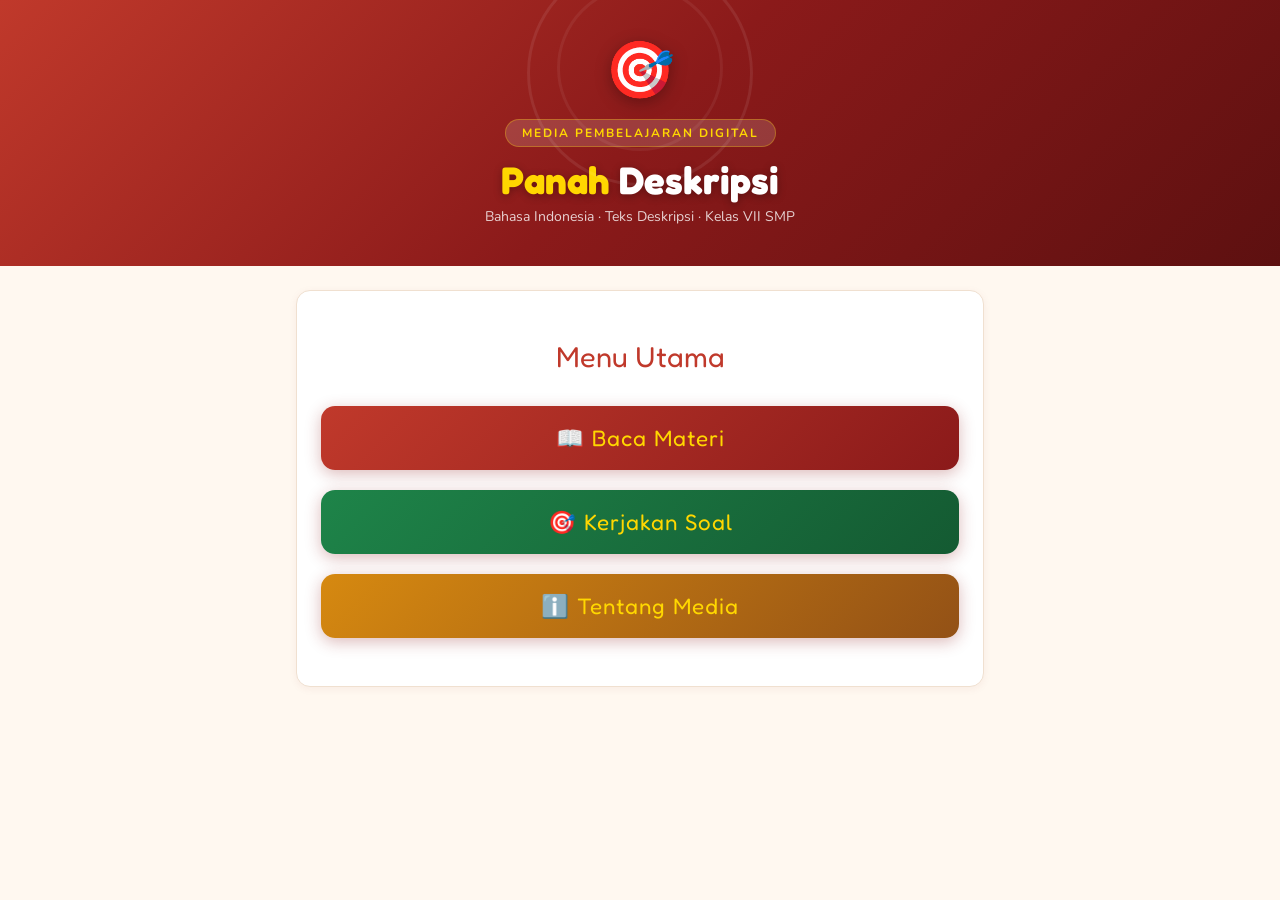
==== index.html @ 94cbaf52 "Project" ====
<!DOCTYPE html>
<html lang="id">

<head>
    <meta charset="UTF-8">
    <meta name="viewport" content="width=device-width, initial-scale=1.0">
    <title>Panah Deskripsi - Media Pembelajaran Teks Deskripsi</title>
    <link rel="preconnect" href="https://fonts.googleapis.com">
    <link
        href="https://fonts.googleapis.com/css2?family=Nunito:wght@400;600;700;800;900&family=Fredoka+One&display=swap"
        rel="stylesheet">
    <link rel="stylesheet" href="style.css">
</head>

<body>

    <div class="header">
                <span class="target-icon">🎯</span>
                <div class="header-badge">Media Pembelajaran Digital</div>
                <h1><span>Panah</span> Deskripsi</h1>
                <p>Bahasa Indonesia &middot; Teks Deskripsi &middot; Kelas VII SMP</p>
            </div>

            <div class="container">

                <!-- HALAMAN UTAMA (MENU) -->
                <div id="page-home" class="page active">
                    <div class="section-card" style="text-align:center; padding: 3rem 1.5rem;">
                        <div class="section-title"
                            style="justify-content:center; font-size:1.8rem; margin-bottom: 2rem;">Menu Utama</div>
                        <button class="start-btn" style="margin-bottom: 1rem;" onclick="showPage('materi')">📖 Baca
                            Materi</button>
                        <button class="start-btn"
                            style="margin-bottom: 1rem; background: linear-gradient(135deg, #1E8449, #145A32);"
                            onclick="showPage('kuis')">🎯 Kerjakan Soal</button>
                        <button class="start-btn" style="background: linear-gradient(135deg, #D68910, #935116);"
                            onclick="showPage('info')">ℹ️ Tentang Media</button>
                    </div>
                </div>

                <!-- HALAMAN MATERI -->
                <div id="page-materi" class="page">

                    <div class="section-card">
                        <div class="section-title">📘 Pengertian Teks Deskripsi</div>
                        <div class="materi-body">
                            <p>Teks deskripsi adalah <strong>teks yang menggambarkan suatu objek secara rinci</strong>
                                sehingga
                                pembaca seolah-olah dapat <em>melihat, mendengar, atau merasakan</em> objek tersebut.
                            </p>
                            <div class="highlight-box">
                                💡 Tujuan: Membuat pembaca seakan hadir dan merasakan langsung objek yang
                                dideskripsikan.
                            </div>
                        </div>
                    </div>

                    <div class="section-card">
                        <div class="section-title">✅ Ciri-ciri Teks Deskripsi</div>
                        <div class="materi-body">
                            <ul>
                                <li>Menggambarkan objek secara <strong>rinci dan mendalam</strong></li>
                                <li>Banyak menggunakan <strong>kata sifat</strong> (indah, bersih, harum, dll.)</li>
                                <li>Menggunakan <strong>kata panca indera</strong> (terasa, terlihat, tercium,
                                    terdengar, dll.)
                                </li>
                                <li>Membuat pembaca <strong>seolah-olah merasakan</strong> objek secara langsung</li>
                                <li>Objek yang dideskripsikan bisa berupa orang, tempat, benda, atau hewan</li>
                            </ul>
                        </div>
                    </div>

                    <div class="section-card">
                        <div class="section-title">🏗️ Struktur Teks Deskripsi</div>
                        <div class="struct-grid">
                            <div class="struct-item">
                                <span class="struct-num">1</span>
                                <span class="struct-label">Identifikasi</span>
                                <p class="struct-desc">Pengenalan objek yang akan dideskripsikan</p>
                            </div>
                            <div class="struct-item">
                                <span class="struct-num">2</span>
                                <span class="struct-label">Deskripsi Bagian</span>
                                <p class="struct-desc">Penjelasan rinci tentang bagian-bagian objek</p>
                            </div>
                            <div class="struct-item">
                                <span class="struct-num">3</span>
                                <span class="struct-label">Penutup / Kesan</span>
                                <p class="struct-desc">Kesimpulan atau kesan terhadap objek</p>
                            </div>
                        </div>
                    </div>

                    <div class="section-card">
                        <div class="section-title">📄 Contoh Teks Deskripsi</div>
                        <div class="materi-body">
                            <p><strong>Ruang Kelasku</strong></p>
                            <div class="highlight-box" style="font-style:normal; color:#3D2010;">
                                Ruang kelas kami terlihat bersih dan rapi. Dindingnya berwarna putih cerah. Meja dan
                                kursi
                                tersusun teratur. Suasana kelas terasa nyaman untuk belajar.
                            </div>
                            <p>Perhatikan: teks di atas menggunakan kata sifat (<em>bersih, rapi, putih cerah, teratur,
                                    nyaman</em>) dan memberi gambaran jelas tentang kelas tersebut.</p>
                        </div>
                    </div>

                    <button class="start-btn" onclick="showPage('home')">🔙 Kembali ke Menu Utama</button>
                </div>

                <!-- HALAMAN KUIS -->
                <div id="page-kuis" class="page">

                    <div id="quiz-start">
                        <div class="section-card" style="text-align:center; padding: 2.5rem 1.5rem;">
                            <div style="font-size:64px; margin-bottom:14px;">🎯</div>
                            <div class="section-title" style="justify-content:center; font-size:1.5rem;">Siap Memanah?
                            </div>
                            <div class="materi-body" style="margin-bottom:1.5rem; text-align:left;">
                                <p>Kamu akan menjawab <strong>10 soal</strong> tentang Teks Deskripsi.</p>
                                <p>Setiap soal punya waktu <strong>20 detik</strong>. Jawab dengan tepat untuk mendapat
                                    poin!
                                </p>
                                <div class="highlight-box" style="margin-top:16px;">
                                    🏆 Poin: Benar = +10 &nbsp;|&nbsp; Salah = +0 &nbsp;|&nbsp; Target: 100 poin!
                                </div>
                            </div>
                            <button class="start-btn" style="margin-top:0; margin-bottom: 10px;"
                                onclick="startQuiz()">🎯 Mulai Kuis!</button>
                            <button class="start-btn"
                                style="margin-top:0; background: linear-gradient(135deg, #8B1A1A, #5D1010);"
                                onclick="showPage('home')">🔙 Kembali</button>
                        </div>
                    </div>

                    <div id="quiz-play" style="display:none;">
                        <div class="quiz-header">
                            <div>
                                <div class="q-progress">Soal</div>
                                <div class="q-num" id="q-counter">1 / 10</div>
                                <div class="progress-bar">
                                    <div class="progress-fill" id="prog-fill" style="width:10%;"></div>
                                </div>
                            </div>
                            <div class="timer-ring" id="timer-ring">
                                <div class="timer-circle" id="timer-circle">
                                    <div class="timer-num" id="timer-display">20</div>
                                    <div class="timer-label">detik</div>
                                </div>
                            </div>
                            <div class="score-pill">
                                <div class="s-val" id="score-display">0</div>
                                <span class="s-lbl">Poin</span>
                            </div>
                        </div>

                        <div class="question-card">
                            <span class="q-tag" id="q-tag">Soal 1</span>
                            <div class="q-text" id="q-text"></div>
                            <div class="options-list" id="options-list"></div>
                            <div class="feedback-box" id="feedback-box"></div>
                            <button class="next-btn" id="next-btn" onclick="nextQuestion()">Lanjut ➤</button>
                        </div>
                    </div>

                    <div id="quiz-result" style="display:none;">
                        <div class="result-page">
                            <div class="target-result">
                                <div class="target-rings">
                                    <div class="ring r1"></div>
                                    <div class="ring r2"></div>
                                    <div class="ring r3"></div>
                                    <div class="ring r4"></div>
                                    <div class="ring r5"></div>
                                </div>
                                <div class="score-big" id="result-score-ring">0<br><span
                                        style="font-size:0.7rem;">poin</span>
                                </div>
                            </div>
                            <div class="result-title" id="result-title">Luar Biasa!</div>
                            <div class="result-sub" id="result-sub">Panahmu tepat ke tengah sasaran!</div>
                            <div class="stats-row">
                                <div class="stat-card">
                                    <div class="stat-val" id="res-benar">0</div>
                                    <div class="stat-lbl">✅ Benar</div>
                                </div>
                                <div class="stat-card">
                                    <div class="stat-val" id="res-salah">0</div>
                                    <div class="stat-lbl">❌ Salah</div>
                                </div>
                                <div class="stat-card">
                                    <div class="stat-val" id="res-skor">0</div>
                                    <div class="stat-lbl">🏆 Skor</div>
                                </div>
                            </div>
                            <div class="predikat-box">
                                Predikat kamu: <span class="predikat" id="res-predikat">—</span>
                            </div>
                            <button class="retry-btn" onclick="resetQuiz()">🔄 Coba Lagi!</button>
                            <button class="retry-btn"
                                style="margin-top: 10px; background: linear-gradient(135deg, #8B1A1A, #5D1010);"
                                onclick="showPage('home')">🔙 Menu Utama</button>
                        </div>
                    </div>
                </div>

                <!-- HALAMAN INFO -->
                <div id="page-info" class="page">
                    <div class="section-card">
                        <div class="section-title">🎯 Tentang Media Ini</div>
                        <div class="materi-body">
                            <p><strong>Nama Media:</strong> Panah Deskripsi</p>
                            <p><strong>Jenis:</strong> Media Pembelajaran Interaktif Digital</p>
                            <p><strong>Mata Pelajaran:</strong> Bahasa Indonesia</p>
                            <p><strong>Jenjang:</strong> SMP Kelas 7–9</p>
                            <p><strong>Materi:</strong> Teks Deskripsi</p>
                        </div>
                    </div>
                    <div class="section-card">
                        <div class="section-title">🎓 Tujuan Pembelajaran</div>
                        <div class="materi-body">
                            <ol>
                                <li>Memahami pengertian teks deskripsi</li>
                                <li>Mengidentifikasi ciri-ciri teks deskripsi</li>
                                <li>Menentukan struktur teks deskripsi</li>
                                <li>Menyusun teks deskripsi sederhana dengan tepat</li>
                                <li>Menyampaikan hasil deskripsi secara lisan maupun tulisan</li>
                            </ol>
                        </div>
                    </div>
                    <div class="section-card">
                        <div class="section-title">👤 Identitas Pembuat</div>
                        <div class="materi-body">
                            <p><strong>Nama:</strong> Ferrosita Fina Imatin</p>
                            <p><strong>Kelas:</strong> 4D</p>
                            <p><strong>NIM:</strong> 240621100139</p>
                        </div>
                    </div>
                    <button class="start-btn" onclick="showPage('home')">🔙 Kembali ke Menu Utama</button>
                </div>

            </div><!-- end .container -->

    <script src="script.js"></script>
</body>
</html>
---- style.css ----
* {
            box-sizing: border-box;
            margin: 0;
            padding: 0;
        }

        body {
            font-family: 'Nunito', sans-serif;
            background: #FFF8F0;
            min-height: 100vh;
            color: #2C1A0E;
        }

        .header {
            background: linear-gradient(135deg, #C0392B 0%, #8B1A1A 50%, #5D1010 100%);
            padding: 2rem 1rem 2.5rem;
            text-align: center;
            position: relative;
            overflow: hidden;
        }

        .header::before {
            content: '';
            position: absolute;
            top: -40px;
            left: 50%;
            transform: translateX(-50%);
            width: 220px;
            height: 220px;
            border: 3px solid rgba(255, 255, 255, 0.08);
            border-radius: 50%;
        }

        .header::after {
            content: '';
            position: absolute;
            top: -15px;
            left: 50%;
            transform: translateX(-50%);
            width: 160px;
            height: 160px;
            border: 3px solid rgba(255, 255, 255, 0.06);
            border-radius: 50%;
        }

        .header-badge {
            display: inline-block;
            background: rgba(255, 255, 255, 0.15);
            color: #FFD700;
            font-size: 12px;
            font-weight: 700;
            letter-spacing: 2px;
            text-transform: uppercase;
            padding: 5px 16px;
            border-radius: 20px;
            border: 1px solid rgba(255, 215, 0, 0.3);
            margin-bottom: 12px;
        }

        .target-icon {
            font-size: 56px;
            margin-bottom: 10px;
            display: block;
            filter: drop-shadow(0 4px 8px rgba(0, 0, 0, 0.3));
        }

        .header h1 {
            font-family: 'Fredoka One', sans-serif;
            font-size: 2.4rem;
            color: #fff;
            line-height: 1.1;
            margin-bottom: 6px;
            text-shadow: 0 2px 8px rgba(0, 0, 0, 0.3);
        }

        .header h1 span {
            color: #FFD700;
        }

        .header p {
            font-size: 14px;
            color: rgba(255, 255, 255, 0.8);
            margin-top: 6px;
        }

        .nav {
            display: flex;
            background: #8B1A1A;
            border-bottom: 3px solid #FFD700;
            position: sticky;
            top: 0;
            z-index: 100;
        }

        .nav-btn {
            flex: 1;
            padding: 14px 8px;
            background: none;
            border: none;
            color: rgba(255, 255, 255, 0.65);
            font-family: 'Nunito', sans-serif;
            font-size: 14px;
            font-weight: 700;
            cursor: pointer;
            transition: all 0.2s;
            border-bottom: 3px solid transparent;
            margin-bottom: -3px;
        }

        .nav-btn.active {
            color: #FFD700;
            border-bottom-color: #FFD700;
            background: rgba(255, 215, 0, 0.08);
        }

        .nav-btn:hover:not(.active) {
            color: #fff;
            background: rgba(255, 255, 255, 0.05);
        }

        .container {
            max-width: 720px;
            margin: 0 auto;
            padding: 0 1rem;
        }

        .page {
            display: none;
            padding: 1.5rem 0 3rem;
        }

        .page.active {
            display: block;
        }

        .section-card {
            background: #fff;
            border-radius: 14px;
            padding: 1.5rem;
            margin-bottom: 1.25rem;
            border: 1.5px solid #F0E0D0;
            box-shadow: 0 2px 8px rgba(139, 26, 26, 0.06);
        }

        .section-title {
            font-family: 'Fredoka One', sans-serif;
            font-size: 1.2rem;
            color: #C0392B;
            margin-bottom: 0.9rem;
            display: flex;
            align-items: center;
            gap: 8px;
        }

        .materi-body {
            font-size: 15px;
            line-height: 1.8;
            color: #3D2010;
        }

        .materi-body strong {
            color: #8B1A1A;
        }

        .materi-body ul {
            padding-left: 1.5rem;
            margin: 10px 0;
        }

        .materi-body ul li {
            margin-bottom: 6px;
        }

        .materi-body ol {
            padding-left: 1.5rem;
            margin: 10px 0;
        }

        .materi-body ol li {
            margin-bottom: 6px;
        }

        .materi-body p {
            margin-bottom: 8px;
        }

        .highlight-box {
            background: #FFF3CD;
            border-left: 4px solid #FFD700;
            border-radius: 0 10px 10px 0;
            padding: 12px 16px;
            margin: 14px 0;
            font-size: 14px;
            color: #5A3E00;
            font-style: italic;
        }

        .struct-grid {
            display: grid;
            grid-template-columns: repeat(3, 1fr);
            gap: 10px;
            margin-top: 12px;
        }

        .struct-item {
            background: #FFF0EE;
            border: 1.5px solid #F5C0B0;
            border-radius: 12px;
            padding: 12px 10px;
            text-align: center;
        }

        .struct-num {
            font-family: 'Fredoka One', sans-serif;
            font-size: 1.6rem;
            color: #C0392B;
            display: block;
        }

        .struct-label {
            font-weight: 800;
            color: #8B1A1A;
            display: block;
            font-size: 12px;
            margin-top: 4px;
        }

        .struct-desc {
            color: #6B3020;
            font-size: 11px;
            margin-top: 6px;
            line-height: 1.4;
        }

        .start-btn {
            display: block;
            width: 100%;
            padding: 18px;
            background: linear-gradient(135deg, #C0392B, #8B1A1A);
            color: #FFD700;
            font-family: 'Fredoka One', sans-serif;
            font-size: 1.4rem;
            border: none;
            border-radius: 14px;
            cursor: pointer;
            text-align: center;
            margin-top: 1.25rem;
            letter-spacing: 1px;
            box-shadow: 0 4px 16px rgba(139, 26, 26, 0.3);
            transition: transform 0.15s, box-shadow 0.15s;
        }

        .start-btn:hover {
            transform: translateY(-2px);
            box-shadow: 0 6px 20px rgba(139, 26, 26, 0.4);
        }

        .start-btn:active {
            transform: translateY(0);
        }

        /* QUIZ */
        .quiz-header {
            background: linear-gradient(135deg, #8B1A1A, #5D1010);
            border-radius: 14px;
            padding: 1.25rem;
            color: #fff;
            margin-bottom: 1.25rem;
            display: flex;
            justify-content: space-between;
            align-items: center;
        }

        .q-progress {
            font-size: 13px;
            color: rgba(255, 255, 255, 0.75);
        }

        .q-num {
            font-family: 'Fredoka One', sans-serif;
            font-size: 1.8rem;
            color: #FFD700;
            line-height: 1;
        }

        .timer-ring {
            display: flex;
            flex-direction: column;
            align-items: center;
        }

        .timer-circle {
            width: 62px;
            height: 62px;
            border-radius: 50%;
            border: 3px solid rgba(255, 255, 255, 0.2);
            border-top-color: #FFD700;
            display: flex;
            align-items: center;
            justify-content: center;
            flex-direction: column;
        }

        .timer-num {
            font-family: 'Fredoka One', sans-serif;
            font-size: 1.3rem;
            color: #FFD700;
            line-height: 1;
        }

        .timer-label {
            font-size: 10px;
            color: rgba(255, 255, 255, 0.6);
        }

        .score-pill {
            background: rgba(255, 215, 0, 0.15);
            border: 1.5px solid rgba(255, 215, 0, 0.4);
            border-radius: 20px;
            padding: 6px 18px;
            text-align: center;
        }

        .score-pill .s-val {
            font-family: 'Fredoka One', sans-serif;
            font-size: 1.5rem;
            color: #FFD700;
        }

        .score-pill .s-lbl {
            font-size: 10px;
            color: rgba(255, 255, 255, 0.6);
            display: block;
        }

        .progress-bar {
            background: rgba(255, 255, 255, 0.15);
            border-radius: 10px;
            height: 7px;
            margin-top: 12px;
            overflow: hidden;
            width: 150px;
        }

        .progress-fill {
            height: 100%;
            background: #FFD700;
            border-radius: 10px;
            transition: width 0.4s ease;
        }

        .question-card {
            background: #fff;
            border-radius: 14px;
            padding: 1.5rem;
            margin-bottom: 1.25rem;
            border: 1.5px solid #F0E0D0;
            box-shadow: 0 2px 12px rgba(139, 26, 26, 0.08);
        }

        .q-tag {
            display: inline-block;
            background: #FFF0EE;
            color: #C0392B;
            font-size: 12px;
            font-weight: 800;
            padding: 4px 12px;
            border-radius: 20px;
            border: 1px solid #F5C0B0;
            margin-bottom: 12px;
        }

        .q-text {
            font-size: 16px;
            font-weight: 700;
            color: #2C1A0E;
            line-height: 1.6;
            margin-bottom: 1.25rem;
        }

        .options-list {
            display: flex;
            flex-direction: column;
            gap: 10px;
        }

        .option-btn {
            display: flex;
            align-items: center;
            gap: 12px;
            padding: 14px 16px;
            background: #FFF8F5;
            border: 2px solid #EDD5C5;
            border-radius: 12px;
            cursor: pointer;
            font-family: 'Nunito', sans-serif;
            font-size: 14px;
            font-weight: 600;
            color: #3D2010;
            text-align: left;
            transition: all 0.15s;
            width: 100%;
        }

        .option-btn:hover:not(:disabled) {
            border-color: #C0392B;
            background: #FFF0EE;
            transform: translateX(4px);
        }

        .option-letter {
            min-width: 32px;
            height: 32px;
            border-radius: 50%;
            background: #EDD5C5;
            color: #8B1A1A;
            font-weight: 800;
            font-size: 14px;
            display: flex;
            align-items: center;
            justify-content: center;
            flex-shrink: 0;
        }

        .option-btn.correct {
            background: #E8F5E9;
            border-color: #2E7D32;
            color: #1B5E20;
        }

        .option-btn.correct .option-letter {
            background: #2E7D32;
            color: #fff;
        }

        .option-btn.wrong {
            background: #FFEBEE;
            border-color: #C62828;
            color: #B71C1C;
        }

        .option-btn.wrong .option-letter {
            background: #C62828;
            color: #fff;
        }

        .option-btn.dimmed {
            opacity: 0.4;
        }

        .option-btn:disabled {
            cursor: not-allowed;
        }

        .feedback-box {
            border-radius: 12px;
            padding: 14px 16px;
            margin-top: 12px;
            font-size: 14px;
            font-weight: 600;
            display: none;
            line-height: 1.5;
        }

        .feedback-box.show {
            display: block;
        }

        .feedback-box.correct-fb {
            background: #E8F5E9;
            color: #1B5E20;
            border: 1.5px solid #A5D6A7;
        }

        .feedback-box.wrong-fb {
            background: #FFEBEE;
            color: #B71C1C;
            border: 1.5px solid #EF9A9A;
        }

        .next-btn {
            width: 100%;
            margin-top: 14px;
            padding: 14px;
            background: #C0392B;
            color: #fff;
            font-family: 'Fredoka One', sans-serif;
            font-size: 1.2rem;
            border: none;
            border-radius: 12px;
            cursor: pointer;
            transition: all 0.15s;
            display: none;
        }

        .next-btn.show {
            display: block;
        }

        .next-btn:hover {
            background: #8B1A1A;
        }

        /* RESULT */
        .result-page {
            text-align: center;
            padding: 2rem 1rem;
        }

        .target-result {
            width: 150px;
            height: 150px;
            margin: 0 auto 1.5rem;
            position: relative;
        }

        .target-rings {
            width: 150px;
            height: 150px;
            position: relative;
        }

        .ring {
            position: absolute;
            border-radius: 50%;
            top: 50%;
            left: 50%;
            transform: translate(-50%, -50%);
        }

        .r1 {
            width: 150px;
            height: 150px;
            background: #FFD700;
        }

        .r2 {
            width: 116px;
            height: 116px;
            background: #C0392B;
        }

        .r3 {
            width: 84px;
            height: 84px;
            background: #fff;
        }

        .r4 {
            width: 52px;
            height: 52px;
            background: #C0392B;
        }

        .r5 {
            width: 22px;
            height: 22px;
            background: #2C1A0E;
        }

        .score-big {
            position: absolute;
            top: 50%;
            left: 50%;
            transform: translate(-50%, -50%);
            font-family: 'Fredoka One', sans-serif;
            font-size: 1.4rem;
            color: #fff;
            text-shadow: 0 1px 4px rgba(0, 0, 0, 0.5);
            z-index: 2;
            line-height: 1.1;
            text-align: center;
        }

        .result-title {
            font-family: 'Fredoka One', sans-serif;
            font-size: 2rem;
            color: #C0392B;
            margin-bottom: 6px;
        }

        .result-sub {
            font-size: 15px;
            color: #6B3020;
            margin-bottom: 1.75rem;
        }

        .stats-row {
            display: grid;
            grid-template-columns: repeat(3, 1fr);
            gap: 10px;
            margin-bottom: 1.5rem;
        }

        .stat-card {
            background: #fff;
            border: 1.5px solid #F0E0D0;
            border-radius: 14px;
            padding: 14px 8px;
            text-align: center;
        }

        .stat-val {
            font-family: 'Fredoka One', sans-serif;
            font-size: 1.8rem;
            color: #C0392B;
        }

        .stat-lbl {
            font-size: 11px;
            color: #8B4020;
            font-weight: 700;
            text-transform: uppercase;
            letter-spacing: 0.5px;
            margin-top: 2px;
        }

        .predikat-box {
            background: linear-gradient(135deg, #FFF3CD, #FFECB3);
            border: 2px solid #FFD700;
            border-radius: 14px;
            padding: 1.25rem;
            margin-bottom: 1.25rem;
            font-weight: 700;
            font-size: 16px;
            color: #5A3E00;
        }

        .predikat-box .predikat {
            font-family: 'Fredoka One', sans-serif;
            font-size: 1.6rem;
            color: #8B1A1A;
            display: block;
            margin-top: 4px;
        }

        .retry-btn {
            display: block;
            width: 100%;
            padding: 16px;
            background: linear-gradient(135deg, #C0392B, #8B1A1A);
            color: #FFD700;
            font-family: 'Fredoka One', sans-serif;
            font-size: 1.3rem;
            border: none;
            border-radius: 14px;
            cursor: pointer;
            box-shadow: 0 4px 14px rgba(139, 26, 26, 0.3);
            transition: transform 0.15s;
        }

        .retry-btn:hover {
            transform: translateY(-2px);
        }

        .timer-urgent .timer-num {
            color: #FF6B6B !important;
        }

        .timer-urgent .timer-circle {
            border-top-color: #FF6B6B !important;
            animation: spin 0.8s linear infinite;
        }

        @keyframes spin {
            to {
                transform: rotate(360deg);
            }
        }

        @media (max-width: 480px) {
            .header h1 {
                font-size: 1.8rem;
            }

            .struct-grid {
                grid-template-columns: 1fr;
            }

            .progress-bar {
                width: 100px;
            }
        }
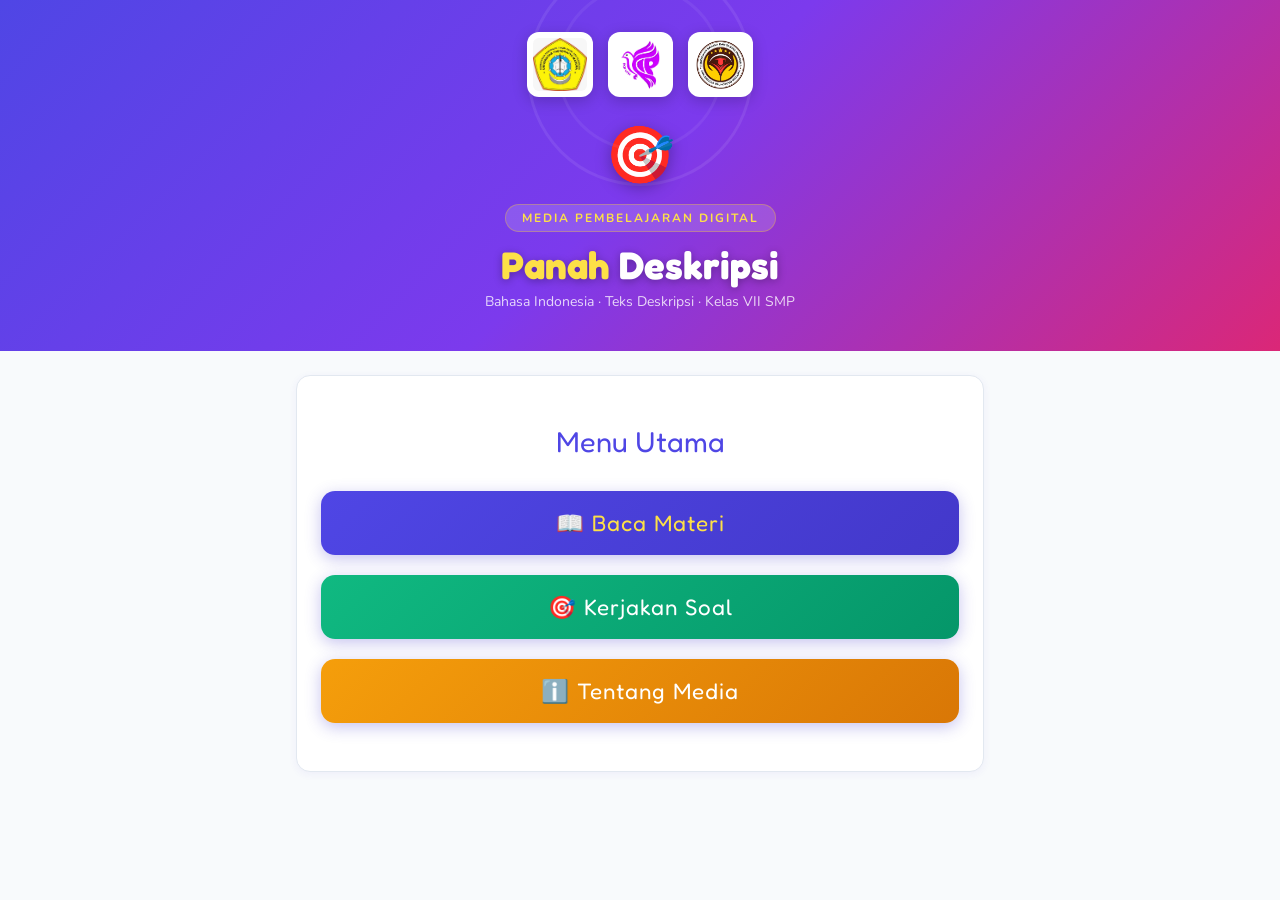
==== commit 8ac71118: "Project" ====
--- a/index.html
+++ b/index.html
@@ -15,11 +15,19 @@
 <body>
 
     <div class="header">
+        <div class="logos-container" style="display: flex; justify-content: center; gap: 15px; margin-bottom: 20px;">
+            <!-- Logo 1 -->
+            <img src="utm.jpeg" style="height: 65px; object-fit: contain; background: white; padding: 6px; border-radius: 12px; box-shadow: 0 4px 15px rgba(0,0,0,0.2);">
+            <!-- Logo 2 -->
+            <img src="fkip.png" style="height: 65px; object-fit: contain; background: white; padding: 6px; border-radius: 12px; box-shadow: 0 4px 15px rgba(0,0,0,0.2);">
+            <!-- Logo 3 -->
+            <img src="pbsi.png" style="height: 65px; object-fit: contain; background: white; padding: 6px; border-radius: 12px; box-shadow: 0 4px 15px rgba(0,0,0,0.2);">
+        </div>
                 <span class="target-icon">🎯</span>
                 <div class="header-badge">Media Pembelajaran Digital</div>
                 <h1><span>Panah</span> Deskripsi</h1>
                 <p>Bahasa Indonesia &middot; Teks Deskripsi &middot; Kelas VII SMP</p>
-            </div>
+            </div> 
 
             <div class="container">
 
@@ -31,9 +39,9 @@
                         <button class="start-btn" style="margin-bottom: 1rem;" onclick="showPage('materi')">📖 Baca
                             Materi</button>
                         <button class="start-btn"
-                            style="margin-bottom: 1rem; background: linear-gradient(135deg, #1E8449, #145A32);"
+                            style="margin-bottom: 1rem; background: linear-gradient(135deg, #10B981, #059669); color: white;"
                             onclick="showPage('kuis')">🎯 Kerjakan Soal</button>
-                        <button class="start-btn" style="background: linear-gradient(135deg, #D68910, #935116);"
+                        <button class="start-btn" style="background: linear-gradient(135deg, #F59E0B, #D97706); color: white;"
                             onclick="showPage('info')">ℹ️ Tentang Media</button>
                     </div>
                 </div>
@@ -42,16 +50,20 @@
                 <div id="page-materi" class="page">
 
                     <div class="section-card">
-                        <div class="section-title">📘 Pengertian Teks Deskripsi</div>
-                        <div class="materi-body">
-                            <p>Teks deskripsi adalah <strong>teks yang menggambarkan suatu objek secara rinci</strong>
-                                sehingga
-                                pembaca seolah-olah dapat <em>melihat, mendengar, atau merasakan</em> objek tersebut.
-                            </p>
-                            <div class="highlight-box">
-                                💡 Tujuan: Membuat pembaca seakan hadir dan merasakan langsung objek yang
-                                dideskripsikan.
-                            </div>
+                        <div class="section-title">📘 Pengertian</div>
+                        <div class="materi-body">
+                            <p>Teks deskripsi adalah teks yang menggambarkan suatu objek, tempat, orang, hewan, atau peristiwa secara rinci sehingga pembaca seolah-olah dapat melihat, mendengar, atau merasakan objek yang dideskripsikan.</p>
+                        </div>
+                    </div>
+
+                    <div class="section-card">
+                        <div class="section-title">🎯 Tujuan</div>
+                        <div class="materi-body">
+                            <ul>
+                                <li>Memberikan gambaran yang jelas tentang suatu objek.</li>
+                                <li>Membantu pembaca membayangkan objek yang dijelaskan.</li>
+                                <li>Menyampaikan kesan atau pengalaman penulis terhadap objek.</li>
+                            </ul>
                         </div>
                     </div>
 
@@ -59,13 +71,10 @@
                         <div class="section-title">✅ Ciri-ciri Teks Deskripsi</div>
                         <div class="materi-body">
                             <ul>
-                                <li>Menggambarkan objek secara <strong>rinci dan mendalam</strong></li>
-                                <li>Banyak menggunakan <strong>kata sifat</strong> (indah, bersih, harum, dll.)</li>
-                                <li>Menggunakan <strong>kata panca indera</strong> (terasa, terlihat, tercium,
-                                    terdengar, dll.)
-                                </li>
-                                <li>Membuat pembaca <strong>seolah-olah merasakan</strong> objek secara langsung</li>
-                                <li>Objek yang dideskripsikan bisa berupa orang, tempat, benda, atau hewan</li>
+                                <li>Menggambarkan objek secara <strong>rinci dan konkret</strong>.</li>
+                                <li>Menggunakan <strong>pancaindra</strong> (penglihatan, pendengaran, penciuman, perasa, dan peraba).</li>
+                                <li>Banyak menggunakan <strong>kata sifat</strong>, seperti indah, besar, harum, dan bersih.</li>
+                                <li>Bersifat <strong>objektif atau subjektif</strong> sesuai tujuan penulis.</li>
                             </ul>
                         </div>
                     </div>
@@ -76,32 +85,55 @@
                             <div class="struct-item">
                                 <span class="struct-num">1</span>
                                 <span class="struct-label">Identifikasi</span>
-                                <p class="struct-desc">Pengenalan objek yang akan dideskripsikan</p>
+                                <p class="struct-desc">Berisi pengenalan atau gambaran umum tentang objek yang akan dideskripsikan.</p>
                             </div>
                             <div class="struct-item">
                                 <span class="struct-num">2</span>
                                 <span class="struct-label">Deskripsi Bagian</span>
-                                <p class="struct-desc">Penjelasan rinci tentang bagian-bagian objek</p>
+                                <p class="struct-desc">Berisi penjelasan rinci mengenai bagian-bagian, ciri-ciri, atau karakteristik objek.</p>
                             </div>
                             <div class="struct-item">
                                 <span class="struct-num">3</span>
-                                <span class="struct-label">Penutup / Kesan</span>
-                                <p class="struct-desc">Kesimpulan atau kesan terhadap objek</p>
-                            </div>
-                        </div>
-                    </div>
-
-                    <div class="section-card">
-                        <div class="section-title">📄 Contoh Teks Deskripsi</div>
-                        <div class="materi-body">
-                            <p><strong>Ruang Kelasku</strong></p>
-                            <div class="highlight-box" style="font-style:normal; color:#3D2010;">
-                                Ruang kelas kami terlihat bersih dan rapi. Dindingnya berwarna putih cerah. Meja dan
-                                kursi
-                                tersusun teratur. Suasana kelas terasa nyaman untuk belajar.
-                            </div>
-                            <p>Perhatikan: teks di atas menggunakan kata sifat (<em>bersih, rapi, putih cerah, teratur,
-                                    nyaman</em>) dan memberi gambaran jelas tentang kelas tersebut.</p>
+                                <span class="struct-label">Penutup</span>
+                                <p class="struct-desc">Berisi kesimpulan atau kesan penulis terhadap objek. (Opsional)</p>
+                            </div>
+                        </div>
+                    </div>
+
+                    <div class="section-card">
+                        <div class="section-title">✍️ Kaidah Kebahasaan</div>
+                        <div class="materi-body">
+                            <ul>
+                                <li>Menggunakan <strong>kata benda</strong> (rumah, sekolah, taman).</li>
+                                <li>Menggunakan <strong>kata sifat</strong> (cantik, luas, nyaman).</li>
+                                <li>Menggunakan <strong>kalimat rincian</strong>.</li>
+                                <li>Menggunakan <strong>majas atau ungkapan</strong> untuk memperjelas gambaran.</li>
+                            </ul>
+                        </div>
+                    </div>
+
+                    <div class="section-card">
+                        <div class="section-title">📑 Jenis-Jenis Teks Deskripsi</div>
+                        <div class="materi-body">
+                            <ol>
+                                <li><strong>Deskripsi Objektif:</strong> Menggambarkan objek sesuai kenyataan tanpa pendapat pribadi.</li>
+                                <li><strong>Deskripsi Subjektif:</strong> Menggambarkan objek berdasarkan kesan atau pendapat penulis.</li>
+                                <li><strong>Deskripsi Spasial:</strong> Menggambarkan objek berdasarkan letak atau ruang.</li>
+                            </ol>
+                        </div>
+                    </div>
+
+                    <div class="section-card">
+                        <div class="section-title">📝 Langkah-Langkah Menulis Teks Deskripsi</div>
+                        <div class="materi-body">
+                            <ol>
+                                <li>Menentukan objek yang akan dideskripsikan.</li>
+                                <li>Mengamati objek dengan teliti.</li>
+                                <li>Mencatat ciri-ciri objek.</li>
+                                <li>Menyusun kerangka tulisan.</li>
+                                <li>Mengembangkan kerangka menjadi paragraf.</li>
+                                <li>Memeriksa kembali hasil tulisan.</li>
+                            </ol>
                         </div>
                     </div>
 
@@ -117,18 +149,18 @@
                             <div class="section-title" style="justify-content:center; font-size:1.5rem;">Siap Memanah?
                             </div>
                             <div class="materi-body" style="margin-bottom:1.5rem; text-align:left;">
-                                <p>Kamu akan menjawab <strong>10 soal</strong> tentang Teks Deskripsi.</p>
+                                <p>Kamu akan menjawab <strong>25 soal</strong> tentang Teks Deskripsi.</p>
                                 <p>Setiap soal punya waktu <strong>20 detik</strong>. Jawab dengan tepat untuk mendapat
                                     poin!
                                 </p>
                                 <div class="highlight-box" style="margin-top:16px;">
-                                    🏆 Poin: Benar = +10 &nbsp;|&nbsp; Salah = +0 &nbsp;|&nbsp; Target: 100 poin!
+                                    🏆 Poin: Benar = +4 &nbsp;|&nbsp; Salah = +0 &nbsp;|&nbsp; Target: 100 poin!
                                 </div>
                             </div>
                             <button class="start-btn" style="margin-top:0; margin-bottom: 10px;"
                                 onclick="startQuiz()">🎯 Mulai Kuis!</button>
                             <button class="start-btn"
-                                style="margin-top:0; background: linear-gradient(135deg, #8B1A1A, #5D1010);"
+                                style="margin-top:0; background: linear-gradient(135deg, #4338CA, #312E81); color: white;"
                                 onclick="showPage('home')">🔙 Kembali</button>
                         </div>
                     </div>
@@ -137,9 +169,9 @@
                         <div class="quiz-header">
                             <div>
                                 <div class="q-progress">Soal</div>
-                                <div class="q-num" id="q-counter">1 / 10</div>
+                                <div class="q-num" id="q-counter">1 / 25</div>
                                 <div class="progress-bar">
-                                    <div class="progress-fill" id="prog-fill" style="width:10%;"></div>
+                                    <div class="progress-fill" id="prog-fill" style="width:4%;"></div>
                                 </div>
                             </div>
                             <div class="timer-ring" id="timer-ring">
@@ -198,7 +230,7 @@
                             </div>
                             <button class="retry-btn" onclick="resetQuiz()">🔄 Coba Lagi!</button>
                             <button class="retry-btn"
-                                style="margin-top: 10px; background: linear-gradient(135deg, #8B1A1A, #5D1010);"
+                                style="margin-top: 10px; background: linear-gradient(135deg, #4338CA, #312E81); color: white;"
                                 onclick="showPage('home')">🔙 Menu Utama</button>
                         </div>
                     </div>
--- a/style.css
+++ b/style.css
@@ -6,13 +6,13 @@
 
         body {
             font-family: 'Nunito', sans-serif;
-            background: #FFF8F0;
+            background: #F8FAFC;
             min-height: 100vh;
-            color: #2C1A0E;
+            color: #1E293B;
         }
 
         .header {
-            background: linear-gradient(135deg, #C0392B 0%, #8B1A1A 50%, #5D1010 100%);
+            background: linear-gradient(135deg, #4F46E5 0%, #7C3AED 50%, #DB2777 100%);
             padding: 2rem 1rem 2.5rem;
             text-align: center;
             position: relative;
@@ -46,7 +46,7 @@
         .header-badge {
             display: inline-block;
             background: rgba(255, 255, 255, 0.15);
-            color: #FFD700;
+            color: #FDE047;
             font-size: 12px;
             font-weight: 700;
             letter-spacing: 2px;
@@ -74,7 +74,7 @@
         }
 
         .header h1 span {
-            color: #FFD700;
+            color: #FDE047;
         }
 
         .header p {
@@ -85,8 +85,8 @@
 
         .nav {
             display: flex;
-            background: #8B1A1A;
-            border-bottom: 3px solid #FFD700;
+            background: #4338CA;
+            border-bottom: 3px solid #FDE047;
             position: sticky;
             top: 0;
             z-index: 100;
@@ -108,8 +108,8 @@
         }
 
         .nav-btn.active {
-            color: #FFD700;
-            border-bottom-color: #FFD700;
+            color: #FDE047;
+            border-bottom-color: #FDE047;
             background: rgba(255, 215, 0, 0.08);
         }
 
@@ -138,14 +138,14 @@
             border-radius: 14px;
             padding: 1.5rem;
             margin-bottom: 1.25rem;
-            border: 1.5px solid #F0E0D0;
-            box-shadow: 0 2px 8px rgba(139, 26, 26, 0.06);
+            border: 1.5px solid #E2E8F0;
+            box-shadow: 0 2px 8px rgba(67, 56, 202, 0.06);
         }
 
         .section-title {
             font-family: 'Fredoka One', sans-serif;
             font-size: 1.2rem;
-            color: #C0392B;
+            color: #4F46E5;
             margin-bottom: 0.9rem;
             display: flex;
             align-items: center;
@@ -155,11 +155,11 @@
         .materi-body {
             font-size: 15px;
             line-height: 1.8;
-            color: #3D2010;
+            color: #334155;
         }
 
         .materi-body strong {
-            color: #8B1A1A;
+            color: #4338CA;
         }
 
         .materi-body ul {
@@ -185,13 +185,13 @@
         }
 
         .highlight-box {
-            background: #FFF3CD;
-            border-left: 4px solid #FFD700;
+            background: #EEF2FF;
+            border-left: 4px solid #FDE047;
             border-radius: 0 10px 10px 0;
             padding: 12px 16px;
             margin: 14px 0;
             font-size: 14px;
-            color: #5A3E00;
+            color: #3730A3;
             font-style: italic;
         }
 
@@ -203,8 +203,8 @@
         }
 
         .struct-item {
-            background: #FFF0EE;
-            border: 1.5px solid #F5C0B0;
+            background: #EEF2FF;
+            border: 1.5px solid #C7D2FE;
             border-radius: 12px;
             padding: 12px 10px;
             text-align: center;
@@ -213,20 +213,20 @@
         .struct-num {
             font-family: 'Fredoka One', sans-serif;
             font-size: 1.6rem;
-            color: #C0392B;
+            color: #4F46E5;
             display: block;
         }
 
         .struct-label {
             font-weight: 800;
-            color: #8B1A1A;
+            color: #4338CA;
             display: block;
             font-size: 12px;
             margin-top: 4px;
         }
 
         .struct-desc {
-            color: #6B3020;
+            color: #475569;
             font-size: 11px;
             margin-top: 6px;
             line-height: 1.4;
@@ -236,8 +236,8 @@
             display: block;
             width: 100%;
             padding: 18px;
-            background: linear-gradient(135deg, #C0392B, #8B1A1A);
-            color: #FFD700;
+            background: linear-gradient(135deg, #4F46E5, #4338CA);
+            color: #FDE047;
             font-family: 'Fredoka One', sans-serif;
             font-size: 1.4rem;
             border: none;
@@ -246,13 +246,13 @@
             text-align: center;
             margin-top: 1.25rem;
             letter-spacing: 1px;
-            box-shadow: 0 4px 16px rgba(139, 26, 26, 0.3);
+            box-shadow: 0 4px 16px rgba(67, 56, 202, 0.3);
             transition: transform 0.15s, box-shadow 0.15s;
         }
 
         .start-btn:hover {
             transform: translateY(-2px);
-            box-shadow: 0 6px 20px rgba(139, 26, 26, 0.4);
+            box-shadow: 0 6px 20px rgba(67, 56, 202, 0.4);
         }
 
         .start-btn:active {
@@ -261,7 +261,7 @@
 
         /* QUIZ */
         .quiz-header {
-            background: linear-gradient(135deg, #8B1A1A, #5D1010);
+            background: linear-gradient(135deg, #4338CA, #312E81);
             border-radius: 14px;
             padding: 1.25rem;
             color: #fff;
@@ -279,7 +279,7 @@
         .q-num {
             font-family: 'Fredoka One', sans-serif;
             font-size: 1.8rem;
-            color: #FFD700;
+            color: #FDE047;
             line-height: 1;
         }
 
@@ -294,7 +294,7 @@
             height: 62px;
             border-radius: 50%;
             border: 3px solid rgba(255, 255, 255, 0.2);
-            border-top-color: #FFD700;
+            border-top-color: #FDE047;
             display: flex;
             align-items: center;
             justify-content: center;
@@ -304,7 +304,7 @@
         .timer-num {
             font-family: 'Fredoka One', sans-serif;
             font-size: 1.3rem;
-            color: #FFD700;
+            color: #FDE047;
             line-height: 1;
         }
 
@@ -324,7 +324,7 @@
         .score-pill .s-val {
             font-family: 'Fredoka One', sans-serif;
             font-size: 1.5rem;
-            color: #FFD700;
+            color: #FDE047;
         }
 
         .score-pill .s-lbl {
@@ -344,7 +344,7 @@
 
         .progress-fill {
             height: 100%;
-            background: #FFD700;
+            background: #FDE047;
             border-radius: 10px;
             transition: width 0.4s ease;
         }
@@ -354,26 +354,26 @@
             border-radius: 14px;
             padding: 1.5rem;
             margin-bottom: 1.25rem;
-            border: 1.5px solid #F0E0D0;
-            box-shadow: 0 2px 12px rgba(139, 26, 26, 0.08);
+            border: 1.5px solid #E2E8F0;
+            box-shadow: 0 2px 12px rgba(67, 56, 202, 0.08);
         }
 
         .q-tag {
             display: inline-block;
-            background: #FFF0EE;
-            color: #C0392B;
+            background: #EEF2FF;
+            color: #4F46E5;
             font-size: 12px;
             font-weight: 800;
             padding: 4px 12px;
             border-radius: 20px;
-            border: 1px solid #F5C0B0;
+            border: 1px solid #C7D2FE;
             margin-bottom: 12px;
         }
 
         .q-text {
             font-size: 16px;
             font-weight: 700;
-            color: #2C1A0E;
+            color: #1E293B;
             line-height: 1.6;
             margin-bottom: 1.25rem;
         }
@@ -389,22 +389,22 @@
             align-items: center;
             gap: 12px;
             padding: 14px 16px;
-            background: #FFF8F5;
-            border: 2px solid #EDD5C5;
+            background: #F8FAFC;
+            border: 2px solid #E2E8F0;
             border-radius: 12px;
             cursor: pointer;
             font-family: 'Nunito', sans-serif;
             font-size: 14px;
             font-weight: 600;
-            color: #3D2010;
+            color: #334155;
             text-align: left;
             transition: all 0.15s;
             width: 100%;
         }
 
         .option-btn:hover:not(:disabled) {
-            border-color: #C0392B;
-            background: #FFF0EE;
+            border-color: #4F46E5;
+            background: #EEF2FF;
             transform: translateX(4px);
         }
 
@@ -412,8 +412,8 @@
             min-width: 32px;
             height: 32px;
             border-radius: 50%;
-            background: #EDD5C5;
-            color: #8B1A1A;
+            background: #E2E8F0;
+            color: #4338CA;
             font-weight: 800;
             font-size: 14px;
             display: flex;
@@ -482,7 +482,7 @@
             width: 100%;
             margin-top: 14px;
             padding: 14px;
-            background: #C0392B;
+            background: #4F46E5;
             color: #fff;
             font-family: 'Fredoka One', sans-serif;
             font-size: 1.2rem;
@@ -498,7 +498,7 @@
         }
 
         .next-btn:hover {
-            background: #8B1A1A;
+            background: #4338CA;
         }
 
         /* RESULT */
@@ -531,13 +531,13 @@
         .r1 {
             width: 150px;
             height: 150px;
-            background: #FFD700;
+            background: #FDE047;
         }
 
         .r2 {
             width: 116px;
             height: 116px;
-            background: #C0392B;
+            background: #4F46E5;
         }
 
         .r3 {
@@ -549,13 +549,13 @@
         .r4 {
             width: 52px;
             height: 52px;
-            background: #C0392B;
+            background: #4F46E5;
         }
 
         .r5 {
             width: 22px;
             height: 22px;
-            background: #2C1A0E;
+            background: #1E293B;
         }
 
         .score-big {
@@ -575,13 +575,13 @@
         .result-title {
             font-family: 'Fredoka One', sans-serif;
             font-size: 2rem;
-            color: #C0392B;
+            color: #4F46E5;
             margin-bottom: 6px;
         }
 
         .result-sub {
             font-size: 15px;
-            color: #6B3020;
+            color: #475569;
             margin-bottom: 1.75rem;
         }
 
@@ -594,7 +594,7 @@
 
         .stat-card {
             background: #fff;
-            border: 1.5px solid #F0E0D0;
+            border: 1.5px solid #E2E8F0;
             border-radius: 14px;
             padding: 14px 8px;
             text-align: center;
@@ -603,12 +603,12 @@
         .stat-val {
             font-family: 'Fredoka One', sans-serif;
             font-size: 1.8rem;
-            color: #C0392B;
+            color: #4F46E5;
         }
 
         .stat-lbl {
             font-size: 11px;
-            color: #8B4020;
+            color: #475569;
             font-weight: 700;
             text-transform: uppercase;
             letter-spacing: 0.5px;
@@ -616,20 +616,20 @@
         }
 
         .predikat-box {
-            background: linear-gradient(135deg, #FFF3CD, #FFECB3);
-            border: 2px solid #FFD700;
+            background: linear-gradient(135deg, #EEF2FF, #E0E7FF);
+            border: 2px solid #FDE047;
             border-radius: 14px;
             padding: 1.25rem;
             margin-bottom: 1.25rem;
             font-weight: 700;
             font-size: 16px;
-            color: #5A3E00;
+            color: #3730A3;
         }
 
         .predikat-box .predikat {
             font-family: 'Fredoka One', sans-serif;
             font-size: 1.6rem;
-            color: #8B1A1A;
+            color: #4338CA;
             display: block;
             margin-top: 4px;
         }
@@ -638,14 +638,14 @@
             display: block;
             width: 100%;
             padding: 16px;
-            background: linear-gradient(135deg, #C0392B, #8B1A1A);
-            color: #FFD700;
+            background: linear-gradient(135deg, #4F46E5, #4338CA);
+            color: #FDE047;
             font-family: 'Fredoka One', sans-serif;
             font-size: 1.3rem;
             border: none;
             border-radius: 14px;
             cursor: pointer;
-            box-shadow: 0 4px 14px rgba(139, 26, 26, 0.3);
+            box-shadow: 0 4px 14px rgba(67, 56, 202, 0.3);
             transition: transform 0.15s;
         }
 
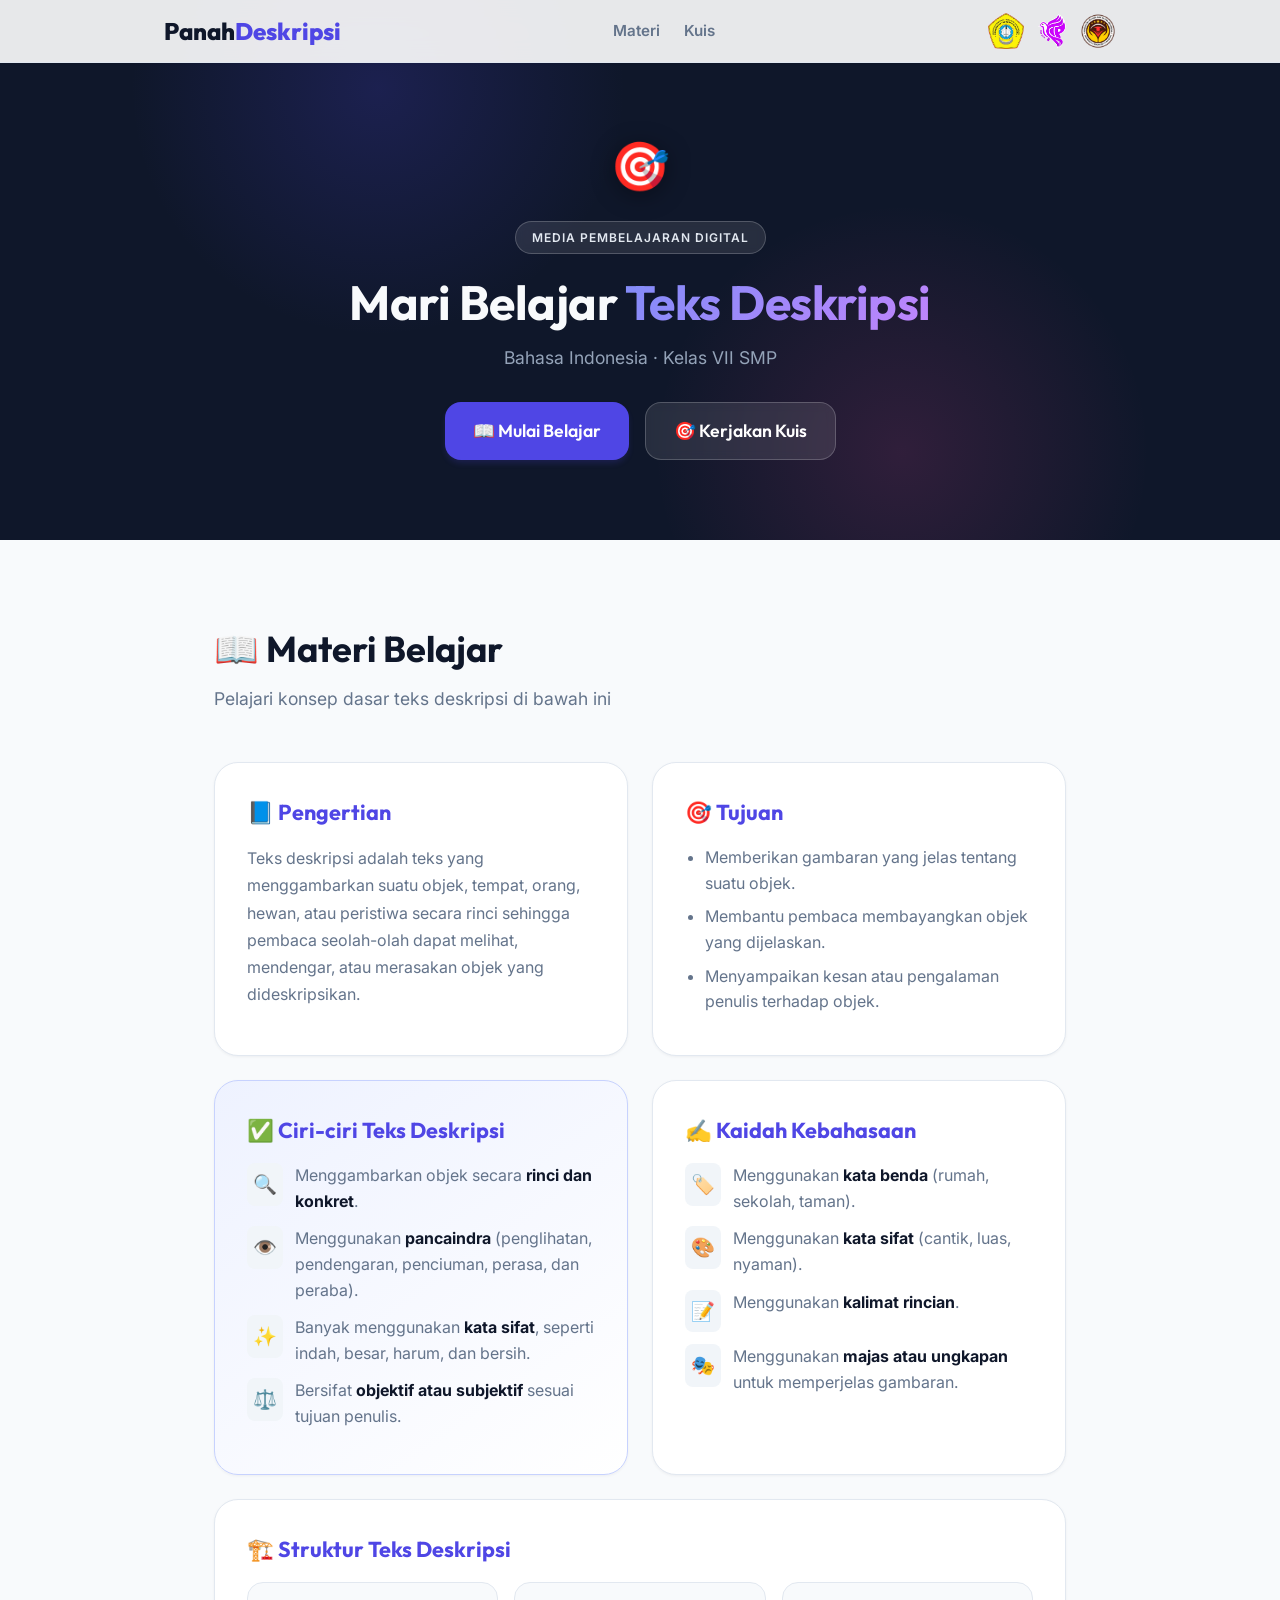
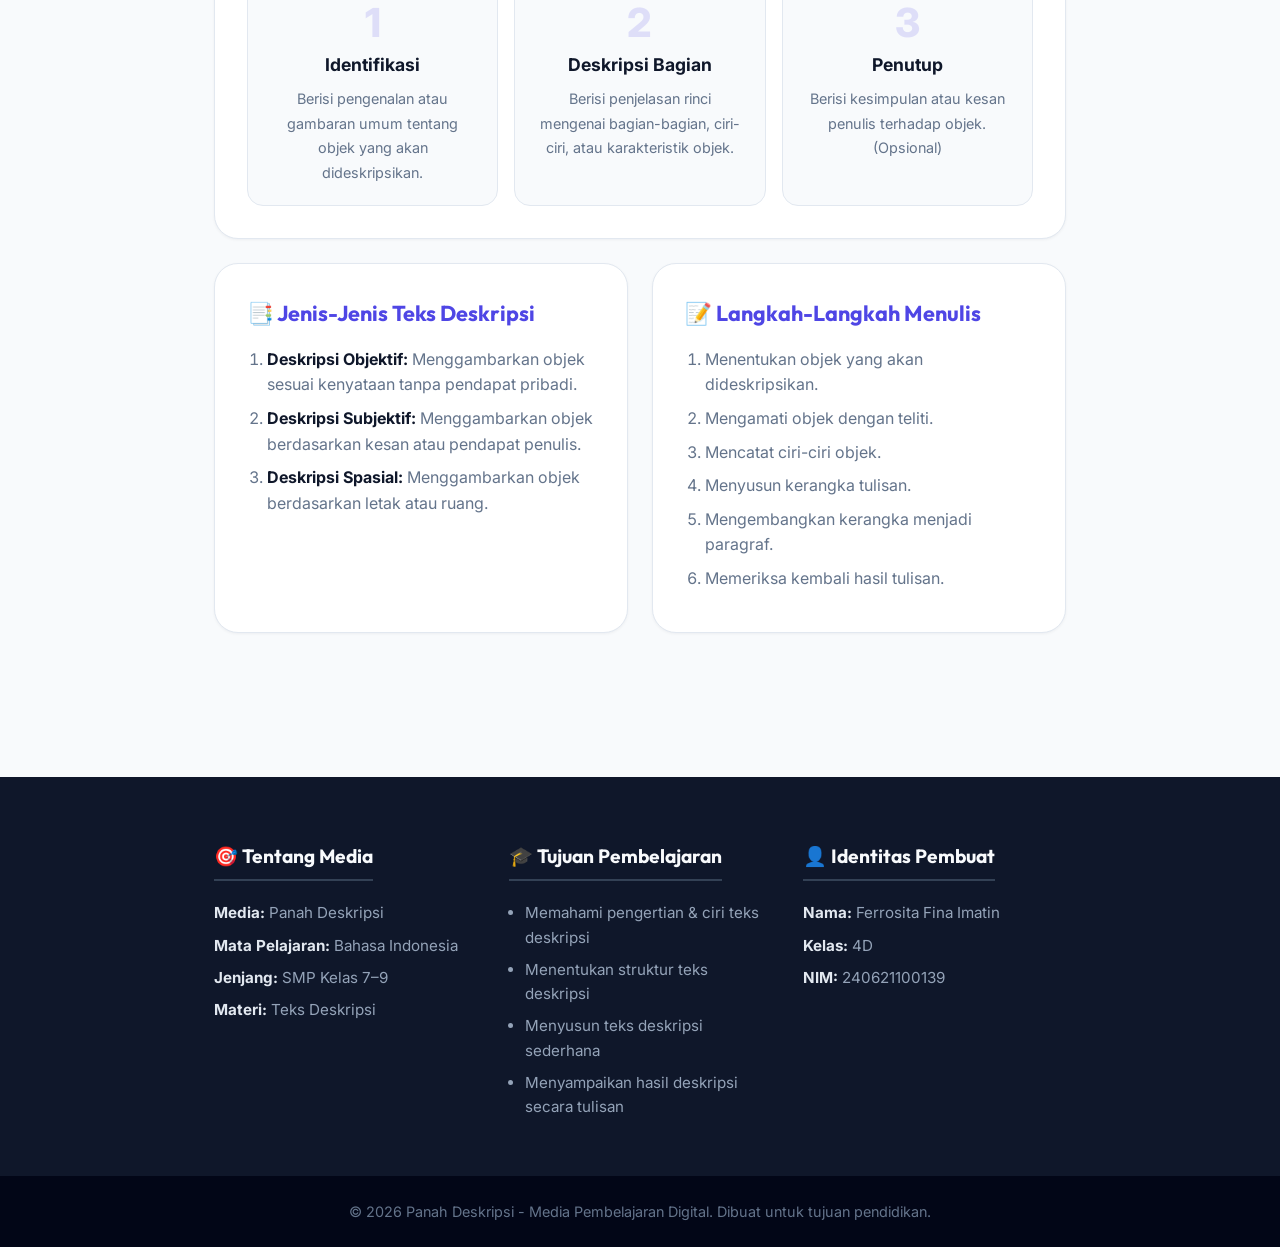
==== commit d68bb3e3: "Mengubah konten halaman utama" ====
--- a/index.html
+++ b/index.html
@@ -6,272 +6,161 @@
     <meta name="viewport" content="width=device-width, initial-scale=1.0">
     <title>Panah Deskripsi - Media Pembelajaran Teks Deskripsi</title>
     <link rel="preconnect" href="https://fonts.googleapis.com">
-    <link
-        href="https://fonts.googleapis.com/css2?family=Nunito:wght@400;600;700;800;900&family=Fredoka+One&display=swap"
-        rel="stylesheet">
+    <link rel="preconnect" href="https://fonts.gstatic.com" crossorigin>
+    <link href="https://fonts.googleapis.com/css2?family=Inter:wght@300;400;500;600;700&family=Outfit:wght@500;600;700;800&display=swap" rel="stylesheet">
     <link rel="stylesheet" href="style.css">
 </head>
 
 <body>
 
-    <div class="header">
-        <div class="logos-container" style="display: flex; justify-content: center; gap: 15px; margin-bottom: 20px;">
-            <!-- Logo 1 -->
-            <img src="utm.jpeg" style="height: 65px; object-fit: contain; background: white; padding: 6px; border-radius: 12px; box-shadow: 0 4px 15px rgba(0,0,0,0.2);">
-            <!-- Logo 2 -->
-            <img src="fkip.png" style="height: 65px; object-fit: contain; background: white; padding: 6px; border-radius: 12px; box-shadow: 0 4px 15px rgba(0,0,0,0.2);">
-            <!-- Logo 3 -->
-            <img src="pbsi.png" style="height: 65px; object-fit: contain; background: white; padding: 6px; border-radius: 12px; box-shadow: 0 4px 15px rgba(0,0,0,0.2);">
+    <nav class="navbar">
+        <div class="nav-container">
+            <div class="nav-brand">Panah<span>Deskripsi</span></div>
+            <div class="nav-links">
+                <a href="#materi">Materi</a>
+                <a href="kuis.html">Kuis</a>
+            </div>
+            <div class="nav-logos">
+                <img src="assets/utm.png" alt="UTM">
+                <img src="assets/fkip.png" alt="FKIP">
+                <img src="assets/pbsi.png" alt="PBSI">
+            </div>
         </div>
-                <span class="target-icon">🎯</span>
-                <div class="header-badge">Media Pembelajaran Digital</div>
-                <h1><span>Panah</span> Deskripsi</h1>
-                <p>Bahasa Indonesia &middot; Teks Deskripsi &middot; Kelas VII SMP</p>
-            </div> 
+    </nav>
 
-            <div class="container">
+    <header class="hero">
+        <div class="hero-content">
+            <span class="target-icon">🎯</span>
+            <div class="hero-badge">Media Pembelajaran Digital</div>
+            <h1>Mari Belajar <span>Teks Deskripsi</span></h1>
+            <p>Bahasa Indonesia &middot; Kelas VII SMP</p>
+            <div class="hero-buttons">
+                <a href="#materi" class="btn-primary">📖 Mulai Belajar</a>
+                <a href="kuis.html" class="btn-secondary">🎯 Kerjakan Kuis</a>
+            </div>
+        </div>
+    </header>
 
-                <!-- HALAMAN UTAMA (MENU) -->
-                <div id="page-home" class="page active">
-                    <div class="section-card" style="text-align:center; padding: 3rem 1.5rem;">
-                        <div class="section-title"
-                            style="justify-content:center; font-size:1.8rem; margin-bottom: 2rem;">Menu Utama</div>
-                        <button class="start-btn" style="margin-bottom: 1rem;" onclick="showPage('materi')">📖 Baca
-                            Materi</button>
-                        <button class="start-btn"
-                            style="margin-bottom: 1rem; background: linear-gradient(135deg, #10B981, #059669); color: white;"
-                            onclick="showPage('kuis')">🎯 Kerjakan Soal</button>
-                        <button class="start-btn" style="background: linear-gradient(135deg, #F59E0B, #D97706); color: white;"
-                            onclick="showPage('info')">ℹ️ Tentang Media</button>
+    <main class="container">
+        <!-- MATERI SECTION -->
+        <section id="materi" class="section">
+            <div class="section-header">
+                <h2>📖 Materi Belajar</h2>
+                <p class="section-subtitle">Pelajari konsep dasar teks deskripsi di bawah ini</p>
+            </div>
+
+            <div class="grid-2">
+                <div class="card">
+                    <h3>📘 Pengertian</h3>
+                    <p>Teks deskripsi adalah teks yang menggambarkan suatu objek, tempat, orang, hewan, atau peristiwa secara rinci sehingga pembaca seolah-olah dapat melihat, mendengar, atau merasakan objek yang dideskripsikan.</p>
+                </div>
+                <div class="card">
+                    <h3>🎯 Tujuan</h3>
+                    <ul class="styled-list">
+                        <li>Memberikan gambaran yang jelas tentang suatu objek.</li>
+                        <li>Membantu pembaca membayangkan objek yang dijelaskan.</li>
+                        <li>Menyampaikan kesan atau pengalaman penulis terhadap objek.</li>
+                    </ul>
+                </div>
+            </div>
+
+            <div class="grid-2 mt-2">
+                <div class="card card-highlight">
+                    <h3>✅ Ciri-ciri Teks Deskripsi</h3>
+                    <ul class="icon-list">
+                        <li><span>🔍</span> <div>Menggambarkan objek secara <strong>rinci dan konkret</strong>.</div></li>
+                        <li><span>👁️</span> <div>Menggunakan <strong>pancaindra</strong> (penglihatan, pendengaran, penciuman, perasa, dan peraba).</div></li>
+                        <li><span>✨</span> <div>Banyak menggunakan <strong>kata sifat</strong>, seperti indah, besar, harum, dan bersih.</div></li>
+                        <li><span>⚖️</span> <div>Bersifat <strong>objektif atau subjektif</strong> sesuai tujuan penulis.</div></li>
+                    </ul>
+                </div>
+                <div class="card">
+                    <h3>✍️ Kaidah Kebahasaan</h3>
+                    <ul class="icon-list">
+                        <li><span>🏷️</span> <div>Menggunakan <strong>kata benda</strong> (rumah, sekolah, taman).</div></li>
+                        <li><span>🎨</span> <div>Menggunakan <strong>kata sifat</strong> (cantik, luas, nyaman).</div></li>
+                        <li><span>📝</span> <div>Menggunakan <strong>kalimat rincian</strong>.</div></li>
+                        <li><span>🎭</span> <div>Menggunakan <strong>majas atau ungkapan</strong> untuk memperjelas gambaran.</div></li>
+                    </ul>
+                </div>
+            </div>
+
+            <div class="card mt-2">
+                <h3>🏗️ Struktur Teks Deskripsi</h3>
+                <div class="struct-grid">
+                    <div class="struct-item">
+                        <span class="struct-num">1</span>
+                        <span class="struct-label">Identifikasi</span>
+                        <p class="struct-desc">Berisi pengenalan atau gambaran umum tentang objek yang akan dideskripsikan.</p>
+                    </div>
+                    <div class="struct-item">
+                        <span class="struct-num">2</span>
+                        <span class="struct-label">Deskripsi Bagian</span>
+                        <p class="struct-desc">Berisi penjelasan rinci mengenai bagian-bagian, ciri-ciri, atau karakteristik objek.</p>
+                    </div>
+                    <div class="struct-item">
+                        <span class="struct-num">3</span>
+                        <span class="struct-label">Penutup</span>
+                        <p class="struct-desc">Berisi kesimpulan atau kesan penulis terhadap objek. (Opsional)</p>
                     </div>
                 </div>
+            </div>
 
-                <!-- HALAMAN MATERI -->
-                <div id="page-materi" class="page">
+            <div class="grid-2 mt-2">
+                <div class="card">
+                    <h3>📑 Jenis-Jenis Teks Deskripsi</h3>
+                    <ol class="styled-list">
+                        <li><strong>Deskripsi Objektif:</strong> Menggambarkan objek sesuai kenyataan tanpa pendapat pribadi.</li>
+                        <li><strong>Deskripsi Subjektif:</strong> Menggambarkan objek berdasarkan kesan atau pendapat penulis.</li>
+                        <li><strong>Deskripsi Spasial:</strong> Menggambarkan objek berdasarkan letak atau ruang.</li>
+                    </ol>
+                </div>
+                <div class="card">
+                    <h3>📝 Langkah-Langkah Menulis</h3>
+                    <ol class="styled-list">
+                        <li>Menentukan objek yang akan dideskripsikan.</li>
+                        <li>Mengamati objek dengan teliti.</li>
+                        <li>Mencatat ciri-ciri objek.</li>
+                        <li>Menyusun kerangka tulisan.</li>
+                        <li>Mengembangkan kerangka menjadi paragraf.</li>
+                        <li>Memeriksa kembali hasil tulisan.</li>
+                    </ol>
+                </div>
+            </div>
+        </section>
 
-                    <div class="section-card">
-                        <div class="section-title">📘 Pengertian</div>
-                        <div class="materi-body">
-                            <p>Teks deskripsi adalah teks yang menggambarkan suatu objek, tempat, orang, hewan, atau peristiwa secara rinci sehingga pembaca seolah-olah dapat melihat, mendengar, atau merasakan objek yang dideskripsikan.</p>
-                        </div>
-                    </div>
+        <!-- KUIS SECTION DIPINDAHKAN KE HALAMAN kuis.html -->
+    </main>
 
-                    <div class="section-card">
-                        <div class="section-title">🎯 Tujuan</div>
-                        <div class="materi-body">
-                            <ul>
-                                <li>Memberikan gambaran yang jelas tentang suatu objek.</li>
-                                <li>Membantu pembaca membayangkan objek yang dijelaskan.</li>
-                                <li>Menyampaikan kesan atau pengalaman penulis terhadap objek.</li>
-                            </ul>
-                        </div>
-                    </div>
-
-                    <div class="section-card">
-                        <div class="section-title">✅ Ciri-ciri Teks Deskripsi</div>
-                        <div class="materi-body">
-                            <ul>
-                                <li>Menggambarkan objek secara <strong>rinci dan konkret</strong>.</li>
-                                <li>Menggunakan <strong>pancaindra</strong> (penglihatan, pendengaran, penciuman, perasa, dan peraba).</li>
-                                <li>Banyak menggunakan <strong>kata sifat</strong>, seperti indah, besar, harum, dan bersih.</li>
-                                <li>Bersifat <strong>objektif atau subjektif</strong> sesuai tujuan penulis.</li>
-                            </ul>
-                        </div>
-                    </div>
-
-                    <div class="section-card">
-                        <div class="section-title">🏗️ Struktur Teks Deskripsi</div>
-                        <div class="struct-grid">
-                            <div class="struct-item">
-                                <span class="struct-num">1</span>
-                                <span class="struct-label">Identifikasi</span>
-                                <p class="struct-desc">Berisi pengenalan atau gambaran umum tentang objek yang akan dideskripsikan.</p>
-                            </div>
-                            <div class="struct-item">
-                                <span class="struct-num">2</span>
-                                <span class="struct-label">Deskripsi Bagian</span>
-                                <p class="struct-desc">Berisi penjelasan rinci mengenai bagian-bagian, ciri-ciri, atau karakteristik objek.</p>
-                            </div>
-                            <div class="struct-item">
-                                <span class="struct-num">3</span>
-                                <span class="struct-label">Penutup</span>
-                                <p class="struct-desc">Berisi kesimpulan atau kesan penulis terhadap objek. (Opsional)</p>
-                            </div>
-                        </div>
-                    </div>
-
-                    <div class="section-card">
-                        <div class="section-title">✍️ Kaidah Kebahasaan</div>
-                        <div class="materi-body">
-                            <ul>
-                                <li>Menggunakan <strong>kata benda</strong> (rumah, sekolah, taman).</li>
-                                <li>Menggunakan <strong>kata sifat</strong> (cantik, luas, nyaman).</li>
-                                <li>Menggunakan <strong>kalimat rincian</strong>.</li>
-                                <li>Menggunakan <strong>majas atau ungkapan</strong> untuk memperjelas gambaran.</li>
-                            </ul>
-                        </div>
-                    </div>
-
-                    <div class="section-card">
-                        <div class="section-title">📑 Jenis-Jenis Teks Deskripsi</div>
-                        <div class="materi-body">
-                            <ol>
-                                <li><strong>Deskripsi Objektif:</strong> Menggambarkan objek sesuai kenyataan tanpa pendapat pribadi.</li>
-                                <li><strong>Deskripsi Subjektif:</strong> Menggambarkan objek berdasarkan kesan atau pendapat penulis.</li>
-                                <li><strong>Deskripsi Spasial:</strong> Menggambarkan objek berdasarkan letak atau ruang.</li>
-                            </ol>
-                        </div>
-                    </div>
-
-                    <div class="section-card">
-                        <div class="section-title">📝 Langkah-Langkah Menulis Teks Deskripsi</div>
-                        <div class="materi-body">
-                            <ol>
-                                <li>Menentukan objek yang akan dideskripsikan.</li>
-                                <li>Mengamati objek dengan teliti.</li>
-                                <li>Mencatat ciri-ciri objek.</li>
-                                <li>Menyusun kerangka tulisan.</li>
-                                <li>Mengembangkan kerangka menjadi paragraf.</li>
-                                <li>Memeriksa kembali hasil tulisan.</li>
-                            </ol>
-                        </div>
-                    </div>
-
-                    <button class="start-btn" onclick="showPage('home')">🔙 Kembali ke Menu Utama</button>
-                </div>
-
-                <!-- HALAMAN KUIS -->
-                <div id="page-kuis" class="page">
-
-                    <div id="quiz-start">
-                        <div class="section-card" style="text-align:center; padding: 2.5rem 1.5rem;">
-                            <div style="font-size:64px; margin-bottom:14px;">🎯</div>
-                            <div class="section-title" style="justify-content:center; font-size:1.5rem;">Siap Memanah?
-                            </div>
-                            <div class="materi-body" style="margin-bottom:1.5rem; text-align:left;">
-                                <p>Kamu akan menjawab <strong>25 soal</strong> tentang Teks Deskripsi.</p>
-                                <p>Setiap soal punya waktu <strong>20 detik</strong>. Jawab dengan tepat untuk mendapat
-                                    poin!
-                                </p>
-                                <div class="highlight-box" style="margin-top:16px;">
-                                    🏆 Poin: Benar = +4 &nbsp;|&nbsp; Salah = +0 &nbsp;|&nbsp; Target: 100 poin!
-                                </div>
-                            </div>
-                            <button class="start-btn" style="margin-top:0; margin-bottom: 10px;"
-                                onclick="startQuiz()">🎯 Mulai Kuis!</button>
-                            <button class="start-btn"
-                                style="margin-top:0; background: linear-gradient(135deg, #4338CA, #312E81); color: white;"
-                                onclick="showPage('home')">🔙 Kembali</button>
-                        </div>
-                    </div>
-
-                    <div id="quiz-play" style="display:none;">
-                        <div class="quiz-header">
-                            <div>
-                                <div class="q-progress">Soal</div>
-                                <div class="q-num" id="q-counter">1 / 25</div>
-                                <div class="progress-bar">
-                                    <div class="progress-fill" id="prog-fill" style="width:4%;"></div>
-                                </div>
-                            </div>
-                            <div class="timer-ring" id="timer-ring">
-                                <div class="timer-circle" id="timer-circle">
-                                    <div class="timer-num" id="timer-display">20</div>
-                                    <div class="timer-label">detik</div>
-                                </div>
-                            </div>
-                            <div class="score-pill">
-                                <div class="s-val" id="score-display">0</div>
-                                <span class="s-lbl">Poin</span>
-                            </div>
-                        </div>
-
-                        <div class="question-card">
-                            <span class="q-tag" id="q-tag">Soal 1</span>
-                            <div class="q-text" id="q-text"></div>
-                            <div class="options-list" id="options-list"></div>
-                            <div class="feedback-box" id="feedback-box"></div>
-                            <button class="next-btn" id="next-btn" onclick="nextQuestion()">Lanjut ➤</button>
-                        </div>
-                    </div>
-
-                    <div id="quiz-result" style="display:none;">
-                        <div class="result-page">
-                            <div class="target-result">
-                                <div class="target-rings">
-                                    <div class="ring r1"></div>
-                                    <div class="ring r2"></div>
-                                    <div class="ring r3"></div>
-                                    <div class="ring r4"></div>
-                                    <div class="ring r5"></div>
-                                </div>
-                                <div class="score-big" id="result-score-ring">0<br><span
-                                        style="font-size:0.7rem;">poin</span>
-                                </div>
-                            </div>
-                            <div class="result-title" id="result-title">Luar Biasa!</div>
-                            <div class="result-sub" id="result-sub">Panahmu tepat ke tengah sasaran!</div>
-                            <div class="stats-row">
-                                <div class="stat-card">
-                                    <div class="stat-val" id="res-benar">0</div>
-                                    <div class="stat-lbl">✅ Benar</div>
-                                </div>
-                                <div class="stat-card">
-                                    <div class="stat-val" id="res-salah">0</div>
-                                    <div class="stat-lbl">❌ Salah</div>
-                                </div>
-                                <div class="stat-card">
-                                    <div class="stat-val" id="res-skor">0</div>
-                                    <div class="stat-lbl">🏆 Skor</div>
-                                </div>
-                            </div>
-                            <div class="predikat-box">
-                                Predikat kamu: <span class="predikat" id="res-predikat">—</span>
-                            </div>
-                            <button class="retry-btn" onclick="resetQuiz()">🔄 Coba Lagi!</button>
-                            <button class="retry-btn"
-                                style="margin-top: 10px; background: linear-gradient(135deg, #4338CA, #312E81); color: white;"
-                                onclick="showPage('home')">🔙 Menu Utama</button>
-                        </div>
-                    </div>
-                </div>
-
-                <!-- HALAMAN INFO -->
-                <div id="page-info" class="page">
-                    <div class="section-card">
-                        <div class="section-title">🎯 Tentang Media Ini</div>
-                        <div class="materi-body">
-                            <p><strong>Nama Media:</strong> Panah Deskripsi</p>
-                            <p><strong>Jenis:</strong> Media Pembelajaran Interaktif Digital</p>
-                            <p><strong>Mata Pelajaran:</strong> Bahasa Indonesia</p>
-                            <p><strong>Jenjang:</strong> SMP Kelas 7–9</p>
-                            <p><strong>Materi:</strong> Teks Deskripsi</p>
-                        </div>
-                    </div>
-                    <div class="section-card">
-                        <div class="section-title">🎓 Tujuan Pembelajaran</div>
-                        <div class="materi-body">
-                            <ol>
-                                <li>Memahami pengertian teks deskripsi</li>
-                                <li>Mengidentifikasi ciri-ciri teks deskripsi</li>
-                                <li>Menentukan struktur teks deskripsi</li>
-                                <li>Menyusun teks deskripsi sederhana dengan tepat</li>
-                                <li>Menyampaikan hasil deskripsi secara lisan maupun tulisan</li>
-                            </ol>
-                        </div>
-                    </div>
-                    <div class="section-card">
-                        <div class="section-title">👤 Identitas Pembuat</div>
-                        <div class="materi-body">
-                            <p><strong>Nama:</strong> Ferrosita Fina Imatin</p>
-                            <p><strong>Kelas:</strong> 4D</p>
-                            <p><strong>NIM:</strong> 240621100139</p>
-                        </div>
-                    </div>
-                    <button class="start-btn" onclick="showPage('home')">🔙 Kembali ke Menu Utama</button>
-                </div>
-
-            </div><!-- end .container -->
+    <footer class="footer">
+        <div class="container footer-grid">
+            <div class="footer-col">
+                <h4>🎯 Tentang Media</h4>
+                <p><strong>Media:</strong> Panah Deskripsi</p>
+                <p><strong>Mata Pelajaran:</strong> Bahasa Indonesia</p>
+                <p><strong>Jenjang:</strong> SMP Kelas 7–9</p>
+                <p><strong>Materi:</strong> Teks Deskripsi</p>
+            </div>
+            <div class="footer-col">
+                <h4>🎓 Tujuan Pembelajaran</h4>
+                <ul class="footer-list">
+                    <li>Memahami pengertian & ciri teks deskripsi</li>
+                    <li>Menentukan struktur teks deskripsi</li>
+                    <li>Menyusun teks deskripsi sederhana</li>
+                    <li>Menyampaikan hasil deskripsi secara tulisan</li>
+                </ul>
+            </div>
+            <div class="footer-col">
+                <h4>👤 Identitas Pembuat</h4>
+                <p><strong>Nama:</strong> Ferrosita Fina Imatin</p>
+                <p><strong>Kelas:</strong> 4D</p>
+                <p><strong>NIM:</strong> 240621100139</p>
+            </div>
+        </div>
+        <div class="footer-bottom">
+            <p>&copy; 2026 Panah Deskripsi - Media Pembelajaran Digital. Dibuat untuk tujuan pendidikan.</p>
+        </div>
+    </footer>
 
     <script src="script.js"></script>
 </body>
--- a/style.css
+++ b/style.css
@@ -1,683 +1,811 @@
-        * {
-            box-sizing: border-box;
-            margin: 0;
-            padding: 0;
-        }
-
-        body {
-            font-family: 'Nunito', sans-serif;
-            background: #F8FAFC;
-            min-height: 100vh;
-            color: #1E293B;
-        }
-
-        .header {
-            background: linear-gradient(135deg, #4F46E5 0%, #7C3AED 50%, #DB2777 100%);
-            padding: 2rem 1rem 2.5rem;
-            text-align: center;
-            position: relative;
-            overflow: hidden;
-        }
-
-        .header::before {
-            content: '';
-            position: absolute;
-            top: -40px;
-            left: 50%;
-            transform: translateX(-50%);
-            width: 220px;
-            height: 220px;
-            border: 3px solid rgba(255, 255, 255, 0.08);
-            border-radius: 50%;
-        }
-
-        .header::after {
-            content: '';
-            position: absolute;
-            top: -15px;
-            left: 50%;
-            transform: translateX(-50%);
-            width: 160px;
-            height: 160px;
-            border: 3px solid rgba(255, 255, 255, 0.06);
-            border-radius: 50%;
-        }
-
-        .header-badge {
-            display: inline-block;
-            background: rgba(255, 255, 255, 0.15);
-            color: #FDE047;
-            font-size: 12px;
-            font-weight: 700;
-            letter-spacing: 2px;
-            text-transform: uppercase;
-            padding: 5px 16px;
-            border-radius: 20px;
-            border: 1px solid rgba(255, 215, 0, 0.3);
-            margin-bottom: 12px;
-        }
-
-        .target-icon {
-            font-size: 56px;
-            margin-bottom: 10px;
-            display: block;
-            filter: drop-shadow(0 4px 8px rgba(0, 0, 0, 0.3));
-        }
-
-        .header h1 {
-            font-family: 'Fredoka One', sans-serif;
-            font-size: 2.4rem;
-            color: #fff;
-            line-height: 1.1;
-            margin-bottom: 6px;
-            text-shadow: 0 2px 8px rgba(0, 0, 0, 0.3);
-        }
-
-        .header h1 span {
-            color: #FDE047;
-        }
-
-        .header p {
-            font-size: 14px;
-            color: rgba(255, 255, 255, 0.8);
-            margin-top: 6px;
-        }
-
-        .nav {
-            display: flex;
-            background: #4338CA;
-            border-bottom: 3px solid #FDE047;
-            position: sticky;
-            top: 0;
-            z-index: 100;
-        }
-
-        .nav-btn {
-            flex: 1;
-            padding: 14px 8px;
-            background: none;
-            border: none;
-            color: rgba(255, 255, 255, 0.65);
-            font-family: 'Nunito', sans-serif;
-            font-size: 14px;
-            font-weight: 700;
-            cursor: pointer;
-            transition: all 0.2s;
-            border-bottom: 3px solid transparent;
-            margin-bottom: -3px;
-        }
-
-        .nav-btn.active {
-            color: #FDE047;
-            border-bottom-color: #FDE047;
-            background: rgba(255, 215, 0, 0.08);
-        }
-
-        .nav-btn:hover:not(.active) {
-            color: #fff;
-            background: rgba(255, 255, 255, 0.05);
-        }
-
-        .container {
-            max-width: 720px;
-            margin: 0 auto;
-            padding: 0 1rem;
-        }
-
-        .page {
-            display: none;
-            padding: 1.5rem 0 3rem;
-        }
-
-        .page.active {
-            display: block;
-        }
-
-        .section-card {
-            background: #fff;
-            border-radius: 14px;
-            padding: 1.5rem;
-            margin-bottom: 1.25rem;
-            border: 1.5px solid #E2E8F0;
-            box-shadow: 0 2px 8px rgba(67, 56, 202, 0.06);
-        }
-
-        .section-title {
-            font-family: 'Fredoka One', sans-serif;
-            font-size: 1.2rem;
-            color: #4F46E5;
-            margin-bottom: 0.9rem;
-            display: flex;
-            align-items: center;
-            gap: 8px;
-        }
-
-        .materi-body {
-            font-size: 15px;
-            line-height: 1.8;
-            color: #334155;
-        }
-
-        .materi-body strong {
-            color: #4338CA;
-        }
-
-        .materi-body ul {
-            padding-left: 1.5rem;
-            margin: 10px 0;
-        }
-
-        .materi-body ul li {
-            margin-bottom: 6px;
-        }
-
-        .materi-body ol {
-            padding-left: 1.5rem;
-            margin: 10px 0;
-        }
-
-        .materi-body ol li {
-            margin-bottom: 6px;
-        }
-
-        .materi-body p {
-            margin-bottom: 8px;
-        }
-
-        .highlight-box {
-            background: #EEF2FF;
-            border-left: 4px solid #FDE047;
-            border-radius: 0 10px 10px 0;
-            padding: 12px 16px;
-            margin: 14px 0;
-            font-size: 14px;
-            color: #3730A3;
-            font-style: italic;
-        }
-
-        .struct-grid {
-            display: grid;
-            grid-template-columns: repeat(3, 1fr);
-            gap: 10px;
-            margin-top: 12px;
-        }
-
-        .struct-item {
-            background: #EEF2FF;
-            border: 1.5px solid #C7D2FE;
-            border-radius: 12px;
-            padding: 12px 10px;
-            text-align: center;
-        }
-
-        .struct-num {
-            font-family: 'Fredoka One', sans-serif;
-            font-size: 1.6rem;
-            color: #4F46E5;
-            display: block;
-        }
-
-        .struct-label {
-            font-weight: 800;
-            color: #4338CA;
-            display: block;
-            font-size: 12px;
-            margin-top: 4px;
-        }
-
-        .struct-desc {
-            color: #475569;
-            font-size: 11px;
-            margin-top: 6px;
-            line-height: 1.4;
-        }
-
-        .start-btn {
-            display: block;
-            width: 100%;
-            padding: 18px;
-            background: linear-gradient(135deg, #4F46E5, #4338CA);
-            color: #FDE047;
-            font-family: 'Fredoka One', sans-serif;
-            font-size: 1.4rem;
-            border: none;
-            border-radius: 14px;
-            cursor: pointer;
-            text-align: center;
-            margin-top: 1.25rem;
-            letter-spacing: 1px;
-            box-shadow: 0 4px 16px rgba(67, 56, 202, 0.3);
-            transition: transform 0.15s, box-shadow 0.15s;
-        }
-
-        .start-btn:hover {
-            transform: translateY(-2px);
-            box-shadow: 0 6px 20px rgba(67, 56, 202, 0.4);
-        }
-
-        .start-btn:active {
-            transform: translateY(0);
-        }
-
-        /* QUIZ */
-        .quiz-header {
-            background: linear-gradient(135deg, #4338CA, #312E81);
-            border-radius: 14px;
-            padding: 1.25rem;
-            color: #fff;
-            margin-bottom: 1.25rem;
-            display: flex;
-            justify-content: space-between;
-            align-items: center;
-        }
-
-        .q-progress {
-            font-size: 13px;
-            color: rgba(255, 255, 255, 0.75);
-        }
-
-        .q-num {
-            font-family: 'Fredoka One', sans-serif;
-            font-size: 1.8rem;
-            color: #FDE047;
-            line-height: 1;
-        }
-
-        .timer-ring {
-            display: flex;
-            flex-direction: column;
-            align-items: center;
-        }
-
-        .timer-circle {
-            width: 62px;
-            height: 62px;
-            border-radius: 50%;
-            border: 3px solid rgba(255, 255, 255, 0.2);
-            border-top-color: #FDE047;
-            display: flex;
-            align-items: center;
-            justify-content: center;
-            flex-direction: column;
-        }
-
-        .timer-num {
-            font-family: 'Fredoka One', sans-serif;
-            font-size: 1.3rem;
-            color: #FDE047;
-            line-height: 1;
-        }
-
-        .timer-label {
-            font-size: 10px;
-            color: rgba(255, 255, 255, 0.6);
-        }
-
-        .score-pill {
-            background: rgba(255, 215, 0, 0.15);
-            border: 1.5px solid rgba(255, 215, 0, 0.4);
-            border-radius: 20px;
-            padding: 6px 18px;
-            text-align: center;
-        }
-
-        .score-pill .s-val {
-            font-family: 'Fredoka One', sans-serif;
-            font-size: 1.5rem;
-            color: #FDE047;
-        }
-
-        .score-pill .s-lbl {
-            font-size: 10px;
-            color: rgba(255, 255, 255, 0.6);
-            display: block;
-        }
-
-        .progress-bar {
-            background: rgba(255, 255, 255, 0.15);
-            border-radius: 10px;
-            height: 7px;
-            margin-top: 12px;
-            overflow: hidden;
-            width: 150px;
-        }
-
-        .progress-fill {
-            height: 100%;
-            background: #FDE047;
-            border-radius: 10px;
-            transition: width 0.4s ease;
-        }
-
-        .question-card {
-            background: #fff;
-            border-radius: 14px;
-            padding: 1.5rem;
-            margin-bottom: 1.25rem;
-            border: 1.5px solid #E2E8F0;
-            box-shadow: 0 2px 12px rgba(67, 56, 202, 0.08);
-        }
-
-        .q-tag {
-            display: inline-block;
-            background: #EEF2FF;
-            color: #4F46E5;
-            font-size: 12px;
-            font-weight: 800;
-            padding: 4px 12px;
-            border-radius: 20px;
-            border: 1px solid #C7D2FE;
-            margin-bottom: 12px;
-        }
-
-        .q-text {
-            font-size: 16px;
-            font-weight: 700;
-            color: #1E293B;
-            line-height: 1.6;
-            margin-bottom: 1.25rem;
-        }
-
-        .options-list {
-            display: flex;
-            flex-direction: column;
-            gap: 10px;
-        }
-
-        .option-btn {
-            display: flex;
-            align-items: center;
-            gap: 12px;
-            padding: 14px 16px;
-            background: #F8FAFC;
-            border: 2px solid #E2E8F0;
-            border-radius: 12px;
-            cursor: pointer;
-            font-family: 'Nunito', sans-serif;
-            font-size: 14px;
-            font-weight: 600;
-            color: #334155;
-            text-align: left;
-            transition: all 0.15s;
-            width: 100%;
-        }
-
-        .option-btn:hover:not(:disabled) {
-            border-color: #4F46E5;
-            background: #EEF2FF;
-            transform: translateX(4px);
-        }
-
-        .option-letter {
-            min-width: 32px;
-            height: 32px;
-            border-radius: 50%;
-            background: #E2E8F0;
-            color: #4338CA;
-            font-weight: 800;
-            font-size: 14px;
-            display: flex;
-            align-items: center;
-            justify-content: center;
-            flex-shrink: 0;
-        }
-
-        .option-btn.correct {
-            background: #E8F5E9;
-            border-color: #2E7D32;
-            color: #1B5E20;
-        }
-
-        .option-btn.correct .option-letter {
-            background: #2E7D32;
-            color: #fff;
-        }
-
-        .option-btn.wrong {
-            background: #FFEBEE;
-            border-color: #C62828;
-            color: #B71C1C;
-        }
-
-        .option-btn.wrong .option-letter {
-            background: #C62828;
-            color: #fff;
-        }
-
-        .option-btn.dimmed {
-            opacity: 0.4;
-        }
-
-        .option-btn:disabled {
-            cursor: not-allowed;
-        }
-
-        .feedback-box {
-            border-radius: 12px;
-            padding: 14px 16px;
-            margin-top: 12px;
-            font-size: 14px;
-            font-weight: 600;
-            display: none;
-            line-height: 1.5;
-        }
-
-        .feedback-box.show {
-            display: block;
-        }
-
-        .feedback-box.correct-fb {
-            background: #E8F5E9;
-            color: #1B5E20;
-            border: 1.5px solid #A5D6A7;
-        }
-
-        .feedback-box.wrong-fb {
-            background: #FFEBEE;
-            color: #B71C1C;
-            border: 1.5px solid #EF9A9A;
-        }
-
-        .next-btn {
-            width: 100%;
-            margin-top: 14px;
-            padding: 14px;
-            background: #4F46E5;
-            color: #fff;
-            font-family: 'Fredoka One', sans-serif;
-            font-size: 1.2rem;
-            border: none;
-            border-radius: 12px;
-            cursor: pointer;
-            transition: all 0.15s;
-            display: none;
-        }
-
-        .next-btn.show {
-            display: block;
-        }
-
-        .next-btn:hover {
-            background: #4338CA;
-        }
-
-        /* RESULT */
-        .result-page {
-            text-align: center;
-            padding: 2rem 1rem;
-        }
-
-        .target-result {
-            width: 150px;
-            height: 150px;
-            margin: 0 auto 1.5rem;
-            position: relative;
-        }
-
-        .target-rings {
-            width: 150px;
-            height: 150px;
-            position: relative;
-        }
-
-        .ring {
-            position: absolute;
-            border-radius: 50%;
-            top: 50%;
-            left: 50%;
-            transform: translate(-50%, -50%);
-        }
-
-        .r1 {
-            width: 150px;
-            height: 150px;
-            background: #FDE047;
-        }
-
-        .r2 {
-            width: 116px;
-            height: 116px;
-            background: #4F46E5;
-        }
-
-        .r3 {
-            width: 84px;
-            height: 84px;
-            background: #fff;
-        }
-
-        .r4 {
-            width: 52px;
-            height: 52px;
-            background: #4F46E5;
-        }
-
-        .r5 {
-            width: 22px;
-            height: 22px;
-            background: #1E293B;
-        }
-
-        .score-big {
-            position: absolute;
-            top: 50%;
-            left: 50%;
-            transform: translate(-50%, -50%);
-            font-family: 'Fredoka One', sans-serif;
-            font-size: 1.4rem;
-            color: #fff;
-            text-shadow: 0 1px 4px rgba(0, 0, 0, 0.5);
-            z-index: 2;
-            line-height: 1.1;
-            text-align: center;
-        }
-
-        .result-title {
-            font-family: 'Fredoka One', sans-serif;
-            font-size: 2rem;
-            color: #4F46E5;
-            margin-bottom: 6px;
-        }
-
-        .result-sub {
-            font-size: 15px;
-            color: #475569;
-            margin-bottom: 1.75rem;
-        }
-
-        .stats-row {
-            display: grid;
-            grid-template-columns: repeat(3, 1fr);
-            gap: 10px;
-            margin-bottom: 1.5rem;
-        }
-
-        .stat-card {
-            background: #fff;
-            border: 1.5px solid #E2E8F0;
-            border-radius: 14px;
-            padding: 14px 8px;
-            text-align: center;
-        }
-
-        .stat-val {
-            font-family: 'Fredoka One', sans-serif;
-            font-size: 1.8rem;
-            color: #4F46E5;
-        }
-
-        .stat-lbl {
-            font-size: 11px;
-            color: #475569;
-            font-weight: 700;
-            text-transform: uppercase;
-            letter-spacing: 0.5px;
-            margin-top: 2px;
-        }
-
-        .predikat-box {
-            background: linear-gradient(135deg, #EEF2FF, #E0E7FF);
-            border: 2px solid #FDE047;
-            border-radius: 14px;
-            padding: 1.25rem;
-            margin-bottom: 1.25rem;
-            font-weight: 700;
-            font-size: 16px;
-            color: #3730A3;
-        }
-
-        .predikat-box .predikat {
-            font-family: 'Fredoka One', sans-serif;
-            font-size: 1.6rem;
-            color: #4338CA;
-            display: block;
-            margin-top: 4px;
-        }
-
-        .retry-btn {
-            display: block;
-            width: 100%;
-            padding: 16px;
-            background: linear-gradient(135deg, #4F46E5, #4338CA);
-            color: #FDE047;
-            font-family: 'Fredoka One', sans-serif;
-            font-size: 1.3rem;
-            border: none;
-            border-radius: 14px;
-            cursor: pointer;
-            box-shadow: 0 4px 14px rgba(67, 56, 202, 0.3);
-            transition: transform 0.15s;
-        }
-
-        .retry-btn:hover {
-            transform: translateY(-2px);
-        }
-
-        .timer-urgent .timer-num {
-            color: #FF6B6B !important;
-        }
-
-        .timer-urgent .timer-circle {
-            border-top-color: #FF6B6B !important;
-            animation: spin 0.8s linear infinite;
-        }
-
-        @keyframes spin {
-            to {
-                transform: rotate(360deg);
-            }
-        }
-
-        @media (max-width: 480px) {
-            .header h1 {
-                font-size: 1.8rem;
-            }
-
-            .struct-grid {
-                grid-template-columns: 1fr;
-            }
-
-            .progress-bar {
-                width: 100px;
-            }
-        }
+@import url('https://fonts.googleapis.com/css2?family=Inter:wght@300;400;500;600;700&family=Outfit:wght@500;600;700;800&display=swap');
+
+:root {
+    --primary: #4F46E5;
+    --primary-hover: #4338CA;
+    --secondary: #10B981;
+    --accent: #F59E0B;
+    --bg-main: #F8FAFC;
+    --bg-card: #FFFFFF;
+    --text-main: #0F172A;
+    --text-muted: #64748B;
+    --border-color: #E2E8F0;
+    --shadow-sm: 0 1px 3px rgba(15, 23, 42, 0.05);
+    --shadow-md: 0 4px 6px -1px rgba(15, 23, 42, 0.08), 0 2px 4px -1px rgba(15, 23, 42, 0.04);
+    --shadow-lg: 0 10px 25px -5px rgba(15, 23, 42, 0.1);
+    --radius-sm: 8px;
+    --radius-md: 16px;
+    --radius-lg: 24px;
+}
+
+* {
+    box-sizing: border-box;
+    margin: 0;
+    padding: 0;
+}
+
+html {
+    scroll-behavior: smooth;
+}
+
+body {
+    font-family: 'Inter', sans-serif;
+    background: var(--bg-main);
+    color: var(--text-main);
+    line-height: 1.6;
+}
+
+h1, h2, h3, h4, .nav-brand, .result-title, .q-num, .timer-num, .s-val, .stat-val, .predikat {
+    font-family: 'Outfit', sans-serif;
+}
+
+/* NAVBAR */
+.navbar {
+    position: fixed;
+    top: 0;
+    left: 0;
+    width: 100%;
+    background: rgba(255, 255, 255, 0.9);
+    backdrop-filter: blur(12px);
+    border-bottom: 1px solid var(--border-color);
+    z-index: 1000;
+    padding: 0.75rem 0;
+    box-shadow: var(--shadow-sm);
+}
+
+.nav-container {
+    max-width: 1000px;
+    margin: 0 auto;
+    padding: 0 1.5rem;
+    display: flex;
+    justify-content: space-between;
+    align-items: center;
+}
+
+.nav-brand {
+    font-size: 1.5rem;
+    font-weight: 800;
+    color: var(--text-main);
+    text-decoration: none;
+}
+
+.nav-brand span {
+    color: var(--primary);
+}
+
+.nav-links {
+    display: flex;
+    gap: 1.5rem;
+}
+
+.nav-links a {
+    text-decoration: none;
+    color: var(--text-muted);
+    font-weight: 600;
+    font-size: 0.95rem;
+    transition: color 0.2s ease;
+}
+
+.nav-links a:hover {
+    color: var(--primary);
+}
+
+.nav-logos {
+    display: flex;
+    gap: 10px;
+    align-items: center;
+}
+
+.nav-logos img {
+    height: 36px;
+    object-fit: contain;
+}
+
+/* HERO SECTION */
+.hero {
+    background: #0F172A;
+    padding: 8rem 1.5rem 5rem;
+    text-align: center;
+    position: relative;
+    overflow: hidden;
+    color: white;
+}
+
+.hero::before {
+    content: '';
+    position: absolute;
+    top: -30%;
+    left: 10%;
+    width: 500px;
+    height: 500px;
+    background: radial-gradient(circle, rgba(79,70,229,0.2) 0%, transparent 70%);
+    border-radius: 50%;
+    z-index: 0;
+}
+
+.hero::after {
+    content: '';
+    position: absolute;
+    bottom: -30%;
+    right: 10%;
+    width: 500px;
+    height: 500px;
+    background: radial-gradient(circle, rgba(236,72,153,0.15) 0%, transparent 70%);
+    border-radius: 50%;
+    z-index: 0;
+}
+
+.hero-content {
+    position: relative;
+    z-index: 1;
+    max-width: 800px;
+    margin: 0 auto;
+}
+
+.target-icon {
+    font-size: 48px;
+    margin-bottom: 16px;
+    display: block;
+    filter: drop-shadow(0 4px 12px rgba(0, 0, 0, 0.4));
+}
+
+.hero-badge {
+    display: inline-block;
+    background: rgba(255, 255, 255, 0.1);
+    color: #E2E8F0;
+    font-size: 12px;
+    font-weight: 600;
+    letter-spacing: 1px;
+    text-transform: uppercase;
+    padding: 6px 16px;
+    border-radius: 30px;
+    border: 1px solid rgba(255, 255, 255, 0.2);
+    margin-bottom: 20px;
+    backdrop-filter: blur(5px);
+}
+
+.hero h1 {
+    font-size: 3rem;
+    font-weight: 700;
+    color: #F8FAFC;
+    line-height: 1.2;
+    margin-bottom: 12px;
+    letter-spacing: -0.5px;
+}
+
+.hero h1 span {
+    color: #818CF8;
+    background: linear-gradient(135deg, #818CF8, #C084FC);
+    -webkit-background-clip: text;
+    -webkit-text-fill-color: transparent;
+}
+
+.hero p {
+    font-size: 1.1rem;
+    color: #94A3B8;
+    margin-bottom: 30px;
+}
+
+.hero-buttons {
+    display: flex;
+    gap: 16px;
+    justify-content: center;
+}
+
+.btn-primary, .btn-secondary {
+    display: inline-flex;
+    align-items: center;
+    gap: 8px;
+    padding: 14px 28px;
+    font-family: 'Outfit', sans-serif;
+    font-size: 1.1rem;
+    font-weight: 600;
+    border-radius: var(--radius-md);
+    cursor: pointer;
+    text-decoration: none;
+    transition: all 0.25s ease;
+    border: none;
+}
+
+.btn-primary {
+    background: var(--primary);
+    color: white;
+    box-shadow: 0 4px 6px -1px rgba(79, 70, 229, 0.2);
+}
+
+.btn-primary:hover {
+    background: var(--primary-hover);
+    transform: translateY(-2px);
+    box-shadow: 0 10px 15px -3px rgba(79, 70, 229, 0.3);
+}
+
+.btn-secondary {
+    background: rgba(255, 255, 255, 0.1);
+    color: white;
+    border: 1px solid rgba(255, 255, 255, 0.2);
+    backdrop-filter: blur(5px);
+}
+
+.btn-secondary:hover {
+    background: rgba(255, 255, 255, 0.2);
+    transform: translateY(-2px);
+}
+
+/* LAYOUT & SECTIONS */
+.container {
+    max-width: 900px;
+    margin: 0 auto;
+    padding: 0 1.5rem;
+}
+
+.section {
+    padding: 5rem 0;
+}
+
+.section-header {
+    margin-bottom: 3rem;
+}
+
+.text-center {
+    text-align: center;
+}
+
+.section-header h2 {
+    font-size: 2.25rem;
+    color: var(--text-main);
+    margin-bottom: 8px;
+}
+
+.section-subtitle {
+    font-size: 1.1rem;
+    color: var(--text-muted);
+}
+
+/* CARDS & GRIDS */
+.mt-2 { margin-top: 1.5rem; }
+
+.grid-2 {
+    display: grid;
+    grid-template-columns: repeat(auto-fit, minmax(350px, 1fr));
+    gap: 1.5rem;
+}
+
+.card {
+    background: var(--bg-card);
+    border-radius: var(--radius-lg);
+    padding: 2rem;
+    border: 1px solid var(--border-color);
+    box-shadow: var(--shadow-sm);
+    transition: transform 0.3s ease, box-shadow 0.3s ease;
+}
+
+.card:hover {
+    transform: translateY(-2px);
+    box-shadow: var(--shadow-md);
+}
+
+.card-highlight {
+    background: linear-gradient(145deg, #EEF2FF, #ffffff);
+    border-color: #C7D2FE;
+}
+
+.card h3 {
+    font-size: 1.35rem;
+    color: var(--primary);
+    margin-bottom: 1rem;
+    display: flex;
+    align-items: center;
+    gap: 8px;
+}
+
+.card p {
+    color: var(--text-muted);
+    line-height: 1.7;
+}
+
+.styled-list {
+    padding-left: 1.25rem;
+    color: var(--text-muted);
+}
+
+.styled-list li {
+    margin-bottom: 8px;
+    line-height: 1.6;
+}
+
+.styled-list strong {
+    color: var(--text-main);
+}
+
+.icon-list {
+    list-style: none;
+    padding: 0;
+}
+
+.icon-list li {
+    display: flex;
+    align-items: flex-start;
+    gap: 12px;
+    margin-bottom: 12px;
+    color: var(--text-muted);
+    line-height: 1.6;
+}
+
+.icon-list li span {
+    font-size: 1.2rem;
+    background: #F1F5F9;
+    padding: 6px;
+    border-radius: 8px;
+}
+
+.icon-list strong {
+    color: var(--text-main);
+}
+
+/* STRUKTUR GRID */
+.struct-grid {
+    display: grid;
+    grid-template-columns: repeat(auto-fit, minmax(200px, 1fr));
+    gap: 16px;
+    margin-top: 16px;
+}
+
+.struct-item {
+    background: #F8FAFC;
+    border: 1px solid var(--border-color);
+    border-radius: var(--radius-md);
+    padding: 20px;
+    text-align: center;
+}
+
+.struct-num {
+    font-size: 2.5rem;
+    font-weight: 800;
+    color: var(--primary);
+    display: block;
+    opacity: 0.15;
+    line-height: 1;
+    margin-bottom: 8px;
+}
+
+.struct-label {
+    font-weight: 700;
+    color: var(--text-main);
+    display: block;
+    font-size: 1.1rem;
+    margin-bottom: 8px;
+}
+
+.struct-desc {
+    color: var(--text-muted);
+    font-size: 0.9rem;
+    line-height: 1.6;
+}
+
+/* KUIS SECTION */
+.quiz-header {
+    background: var(--bg-card);
+    border-radius: var(--radius-lg);
+    padding: 1.5rem;
+    margin-bottom: 1.5rem;
+    display: flex;
+    justify-content: space-between;
+    align-items: center;
+    border: 1px solid var(--border-color);
+    box-shadow: var(--shadow-md);
+}
+
+.q-progress {
+    font-size: 14px;
+    color: var(--text-muted);
+    font-weight: 500;
+}
+
+.q-num {
+    font-size: 2rem;
+    font-weight: 700;
+    color: var(--text-main);
+    line-height: 1.2;
+}
+
+.timer-ring {
+    display: flex;
+    flex-direction: column;
+    align-items: center;
+}
+
+.timer-circle {
+    width: 64px;
+    height: 64px;
+    border-radius: 50%;
+    border: 3px solid #E2E8F0;
+    border-top-color: var(--primary);
+    display: flex;
+    align-items: center;
+    justify-content: center;
+    flex-direction: column;
+    background: white;
+    box-shadow: var(--shadow-sm);
+}
+
+.timer-num {
+    font-size: 1.4rem;
+    font-weight: 700;
+    color: var(--text-main);
+    line-height: 1;
+}
+
+.timer-label {
+    font-size: 11px;
+    color: var(--text-muted);
+    margin-top: 2px;
+}
+
+.score-pill {
+    background: #F8FAFC;
+    border: 1px solid var(--border-color);
+    border-radius: var(--radius-lg);
+    padding: 10px 20px;
+    text-align: center;
+}
+
+.score-pill .s-val {
+    font-size: 1.6rem;
+    font-weight: 700;
+    color: var(--primary);
+}
+
+.score-pill .s-lbl {
+    font-size: 11px;
+    color: var(--text-muted);
+    text-transform: uppercase;
+    font-weight: 600;
+    letter-spacing: 0.5px;
+}
+
+.progress-bar {
+    background: #E2E8F0;
+    border-radius: 10px;
+    height: 6px;
+    margin-top: 12px;
+    overflow: hidden;
+    width: 140px;
+}
+
+.progress-fill {
+    height: 100%;
+    background: var(--primary);
+    border-radius: 10px;
+    transition: width 0.4s ease;
+}
+
+.question-card {
+    background: var(--bg-card);
+    border-radius: var(--radius-lg);
+    padding: 2.5rem;
+    margin-bottom: 1.5rem;
+    border: 1px solid var(--border-color);
+    box-shadow: var(--shadow-md);
+}
+
+.q-tag {
+    display: inline-block;
+    background: #EFF6FF;
+    color: #3B82F6;
+    font-size: 13px;
+    font-weight: 600;
+    padding: 6px 14px;
+    border-radius: 20px;
+    margin-bottom: 16px;
+}
+
+.q-text {
+    font-size: 1.15rem;
+    font-weight: 500;
+    color: var(--text-main);
+    line-height: 1.6;
+    margin-bottom: 2rem;
+}
+
+.options-list {
+    display: flex;
+    flex-direction: column;
+    gap: 12px;
+}
+
+.option-btn {
+    display: flex;
+    align-items: center;
+    gap: 16px;
+    padding: 16px 20px;
+    background: #fff;
+    border: 1.5px solid var(--border-color);
+    border-radius: var(--radius-md);
+    cursor: pointer;
+    font-family: 'Inter', sans-serif;
+    font-size: 15px;
+    font-weight: 500;
+    color: var(--text-main);
+    text-align: left;
+    transition: all 0.2s ease;
+    width: 100%;
+    box-shadow: 0 1px 2px rgba(0,0,0,0.02);
+}
+
+.option-btn:hover:not(:disabled) {
+    border-color: #CBD5E1;
+    background: #F8FAFC;
+    transform: translateY(-1px);
+    box-shadow: var(--shadow-sm);
+}
+
+.option-letter {
+    min-width: 36px;
+    height: 36px;
+    border-radius: 10px;
+    background: #F1F5F9;
+    color: var(--text-muted);
+    font-weight: 600;
+    font-size: 14px;
+    display: flex;
+    align-items: center;
+    justify-content: center;
+    flex-shrink: 0;
+    transition: all 0.2s ease;
+}
+
+.option-btn.correct {
+    background: #F0FDF4;
+    border-color: #86EFAC;
+    color: #166534;
+}
+
+.option-btn.correct .option-letter {
+    background: #22C55E;
+    color: #fff;
+}
+
+.option-btn.wrong {
+    background: #FEF2F2;
+    border-color: #FCA5A5;
+    color: #991B1B;
+}
+
+.option-btn.wrong .option-letter {
+    background: #EF4444;
+    color: #fff;
+}
+
+.option-btn.dimmed {
+    opacity: 0.5;
+}
+
+.option-btn:disabled {
+    cursor: default;
+}
+
+.feedback-box {
+    border-radius: var(--radius-md);
+    padding: 16px 20px;
+    margin-top: 20px;
+    font-size: 15px;
+    font-weight: 500;
+    display: none;
+    line-height: 1.6;
+    animation: fadeIn 0.3s ease;
+}
+
+.feedback-box.show {
+    display: block;
+}
+
+.feedback-box.correct-fb {
+    background: #F0FDF4;
+    color: #166534;
+    border: 1px solid #BBF7D0;
+}
+
+.feedback-box.wrong-fb {
+    background: #FEF2F2;
+    color: #991B1B;
+    border: 1px solid #FECACA;
+}
+
+.next-btn {
+    width: 100%;
+    margin-top: 20px;
+    padding: 16px;
+    background: var(--primary);
+    color: #fff;
+    font-family: 'Outfit', sans-serif;
+    font-size: 1.15rem;
+    font-weight: 500;
+    border: none;
+    border-radius: var(--radius-md);
+    cursor: pointer;
+    transition: all 0.2s ease;
+    display: none;
+    box-shadow: 0 4px 6px -1px rgba(79, 70, 229, 0.2);
+}
+
+.next-btn.show {
+    display: block;
+    animation: fadeIn 0.3s ease;
+}
+
+.next-btn:hover {
+    background: var(--primary-hover);
+    transform: translateY(-2px);
+    box-shadow: 0 10px 15px -3px rgba(79, 70, 229, 0.3);
+}
+
+/* RESULT */
+.result-page {
+    text-align: center;
+    padding: 4rem 2rem;
+}
+
+.target-result {
+    width: 140px;
+    height: 140px;
+    margin: 0 auto 2rem;
+    position: relative;
+    background: #F8FAFC;
+    border-radius: 50%;
+    display: flex;
+    align-items: center;
+    justify-content: center;
+    border: 2px solid var(--border-color);
+    box-shadow: var(--shadow-sm);
+}
+
+.score-big {
+    font-size: 2.5rem;
+    font-weight: 700;
+    color: var(--primary);
+    line-height: 1;
+}
+
+.result-title {
+    font-size: 2.25rem;
+    font-weight: 700;
+    color: var(--text-main);
+    margin-bottom: 8px;
+}
+
+.result-sub {
+    font-size: 16px;
+    color: var(--text-muted);
+    margin-bottom: 2.5rem;
+}
+
+.stats-row {
+    display: grid;
+    grid-template-columns: repeat(3, 1fr);
+    gap: 16px;
+    margin-bottom: 2.5rem;
+}
+
+.stat-card {
+    background: #F8FAFC;
+    border: 1px solid var(--border-color);
+    border-radius: var(--radius-md);
+    padding: 20px 12px;
+    text-align: center;
+}
+
+.stat-val {
+    font-size: 2rem;
+    font-weight: 700;
+    color: var(--text-main);
+    margin-bottom: 4px;
+}
+
+.stat-lbl {
+    font-size: 12px;
+    color: var(--text-muted);
+    font-weight: 600;
+    text-transform: uppercase;
+    letter-spacing: 0.5px;
+}
+
+.predikat-box {
+    background: #EFF6FF;
+    border-radius: var(--radius-md);
+    padding: 1.5rem;
+    margin-bottom: 2rem;
+    font-weight: 500;
+    font-size: 15px;
+    color: #1E3A8A;
+}
+
+.predikat-box .predikat {
+    font-size: 1.75rem;
+    font-weight: 700;
+    color: #1D4ED8;
+    display: block;
+    margin-top: 8px;
+}
+
+/* HIGHLIGHT BOX */
+.highlight-box {
+    background: #F1F5F9;
+    border-left: 4px solid var(--primary);
+    border-radius: 0 var(--radius-sm) var(--radius-sm) 0;
+    padding: 16px 20px;
+    font-size: 15px;
+    color: var(--text-main);
+}
+
+/* FOOTER */
+.footer {
+    background: #0F172A;
+    color: #E2E8F0;
+    padding: 4rem 0 0;
+    margin-top: 4rem;
+}
+
+.footer-grid {
+    display: grid;
+    grid-template-columns: repeat(auto-fit, minmax(250px, 1fr));
+    gap: 2rem;
+    margin-bottom: 3rem;
+}
+
+.footer-col h4 {
+    font-size: 1.2rem;
+    color: #F8FAFC;
+    margin-bottom: 1.25rem;
+    border-bottom: 2px solid #334155;
+    padding-bottom: 8px;
+    display: inline-block;
+}
+
+.footer-col p {
+    color: #94A3B8;
+    margin-bottom: 8px;
+    font-size: 0.95rem;
+}
+
+.footer-col strong {
+    color: #E2E8F0;
+}
+
+.footer-list {
+    padding-left: 1rem;
+    color: #94A3B8;
+    font-size: 0.95rem;
+}
+
+.footer-list li {
+    margin-bottom: 8px;
+}
+
+.footer-bottom {
+    text-align: center;
+    padding: 1.5rem;
+    background: #020617;
+    color: #64748B;
+    font-size: 0.9rem;
+}
+
+/* ANIMATIONS */
+@keyframes fadeIn {
+    from { opacity: 0; transform: translateY(10px); }
+    to { opacity: 1; transform: translateY(0); }
+}
+
+.timer-urgent .timer-num { color: #EF4444 !important; }
+.timer-urgent .timer-circle { border-top-color: #EF4444 !important; animation: pulse 1s cubic-bezier(0.4, 0, 0.6, 1) infinite; }
+@keyframes pulse { 0%, 100% { opacity: 1; } 50% { opacity: .5; } }
+
+/* RESPONSIVE */
+@media (max-width: 768px) {
+    .nav-brand { font-size: 1.25rem; }
+    .nav-links { display: none; /* Hide on mobile for simplicity, or use hamburger */ }
+    .hero { padding: 6rem 1rem 4rem; }
+    .hero h1 { font-size: 2.5rem; }
+    .grid-2 { grid-template-columns: 1fr; }
+    .hero-buttons { flex-direction: column; }
+    .btn-primary, .btn-secondary { width: 100%; justify-content: center; }
+}
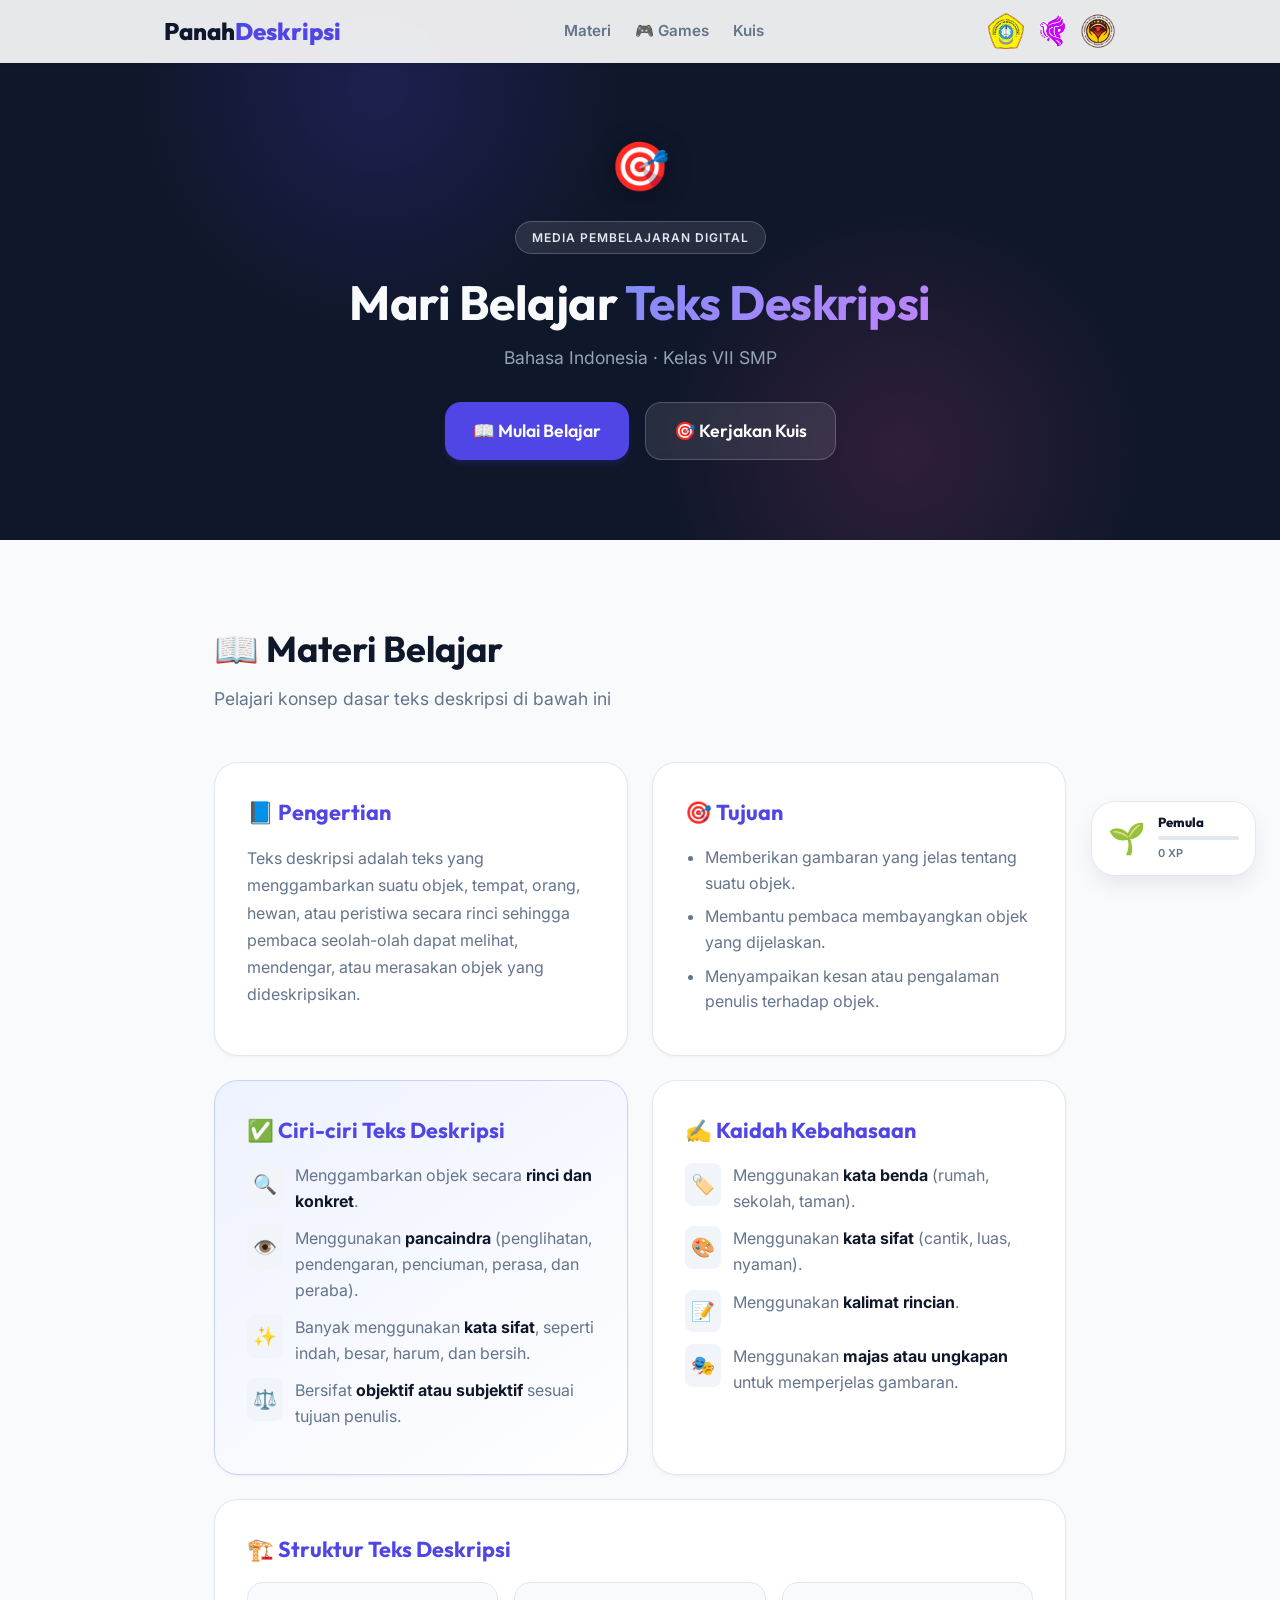
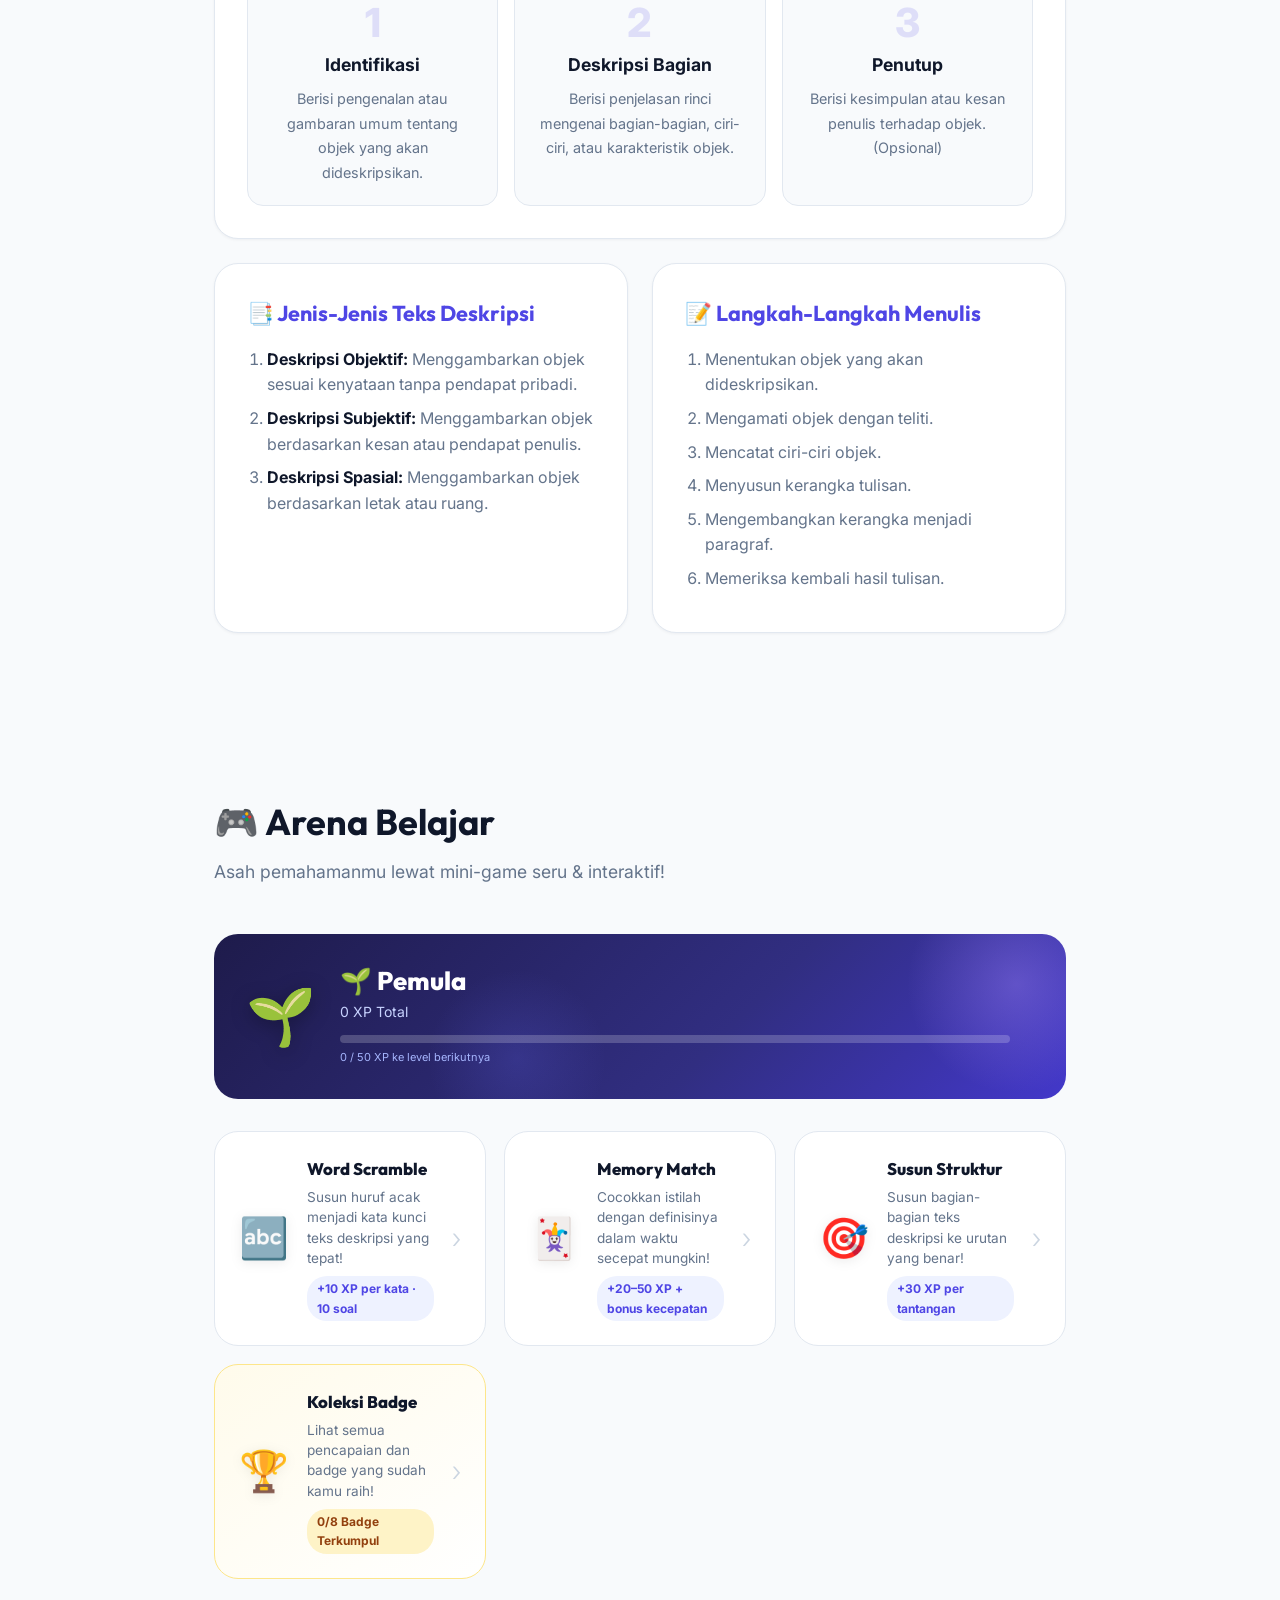
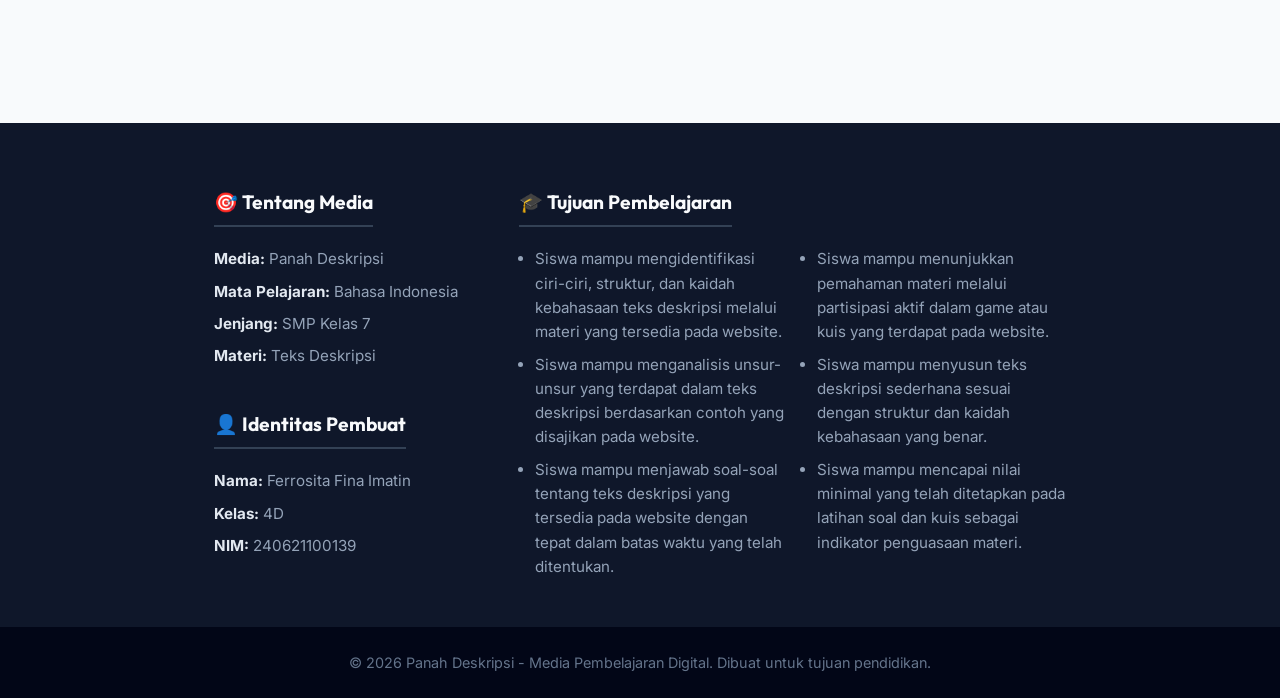
==== commit 98ad7e13: "perubahan" ====
--- a/index.html
+++ b/index.html
@@ -18,6 +18,7 @@
             <div class="nav-brand">Panah<span>Deskripsi</span></div>
             <div class="nav-links">
                 <a href="#materi">Materi</a>
+                <a href="#games">🎮 Games</a>
                 <a href="kuis.html">Kuis</a>
             </div>
             <div class="nav-logos">
@@ -130,32 +131,214 @@
         </section>
 
         <!-- KUIS SECTION DIPINDAHKAN KE HALAMAN kuis.html -->
+
+        <!-- ===== GAMES SECTION ===== -->
+        <section id="games" class="section">
+            <div class="section-header">
+                <h2>🎮 Arena Belajar</h2>
+                <p class="section-subtitle">Asah pemahamanmu lewat mini-game seru &amp; interaktif!</p>
+            </div>
+
+            <!-- XP Profile Card -->
+            <div class="xp-profile-card">
+                <div class="xp-profile-avatar" id="xp-emoji-main">🌱</div>
+                <div class="xp-profile-info">
+                    <div class="xp-profile-level" id="xp-level-main">🌱 Pemula</div>
+                    <div class="xp-profile-pts"><span id="xp-total-main">0</span> XP Total</div>
+                    <div class="xp-track-wrap">
+                        <div class="xp-track-fill" id="xp-track-fill" style="width:0%"></div>
+                    </div>
+                    <div class="xp-track-label" id="xp-track-label">0 / 50 XP ke level berikutnya</div>
+                </div>
+                <div class="xp-badges-mini" id="xp-badges-mini"></div>
+            </div>
+
+            <!-- Games Grid -->
+            <div class="games-grid">
+                <div class="game-card" onclick="openGame('scramble')">
+                    <div class="game-card-icon">🔤</div>
+                    <div class="game-card-content">
+                        <div class="game-card-title">Word Scramble</div>
+                        <div class="game-card-desc">Susun huruf acak menjadi kata kunci teks deskripsi yang tepat!</div>
+                        <div class="game-card-reward">+10 XP per kata &middot; 10 soal</div>
+                    </div>
+                    <div class="game-card-arrow">&rsaquo;</div>
+                </div>
+
+                <div class="game-card" onclick="openGame('memory')">
+                    <div class="game-card-icon">🃏</div>
+                    <div class="game-card-content">
+                        <div class="game-card-title">Memory Match</div>
+                        <div class="game-card-desc">Cocokkan istilah dengan definisinya dalam waktu secepat mungkin!</div>
+                        <div class="game-card-reward">+20–50 XP + bonus kecepatan</div>
+                    </div>
+                    <div class="game-card-arrow">&rsaquo;</div>
+                </div>
+
+                <div class="game-card" onclick="openGame('drag')">
+                    <div class="game-card-icon">🎯</div>
+                    <div class="game-card-content">
+                        <div class="game-card-title">Susun Struktur</div>
+                        <div class="game-card-desc">Susun bagian-bagian teks deskripsi ke urutan yang benar!</div>
+                        <div class="game-card-reward">+30 XP per tantangan</div>
+                    </div>
+                    <div class="game-card-arrow">&rsaquo;</div>
+                </div>
+
+                <div class="game-card badge-display-card" onclick="openGame('badges')">
+                    <div class="game-card-icon">🏆</div>
+                    <div class="game-card-content">
+                        <div class="game-card-title">Koleksi Badge</div>
+                        <div class="game-card-desc">Lihat semua pencapaian dan badge yang sudah kamu raih!</div>
+                        <div class="game-card-reward"><span id="badge-earned-count">0</span>/8 Badge Terkumpul</div>
+                    </div>
+                    <div class="game-card-arrow">&rsaquo;</div>
+                </div>
+            </div>
+        </section>
     </main>
 
+    <!-- ====== WORD SCRAMBLE MODAL ====== -->
+    <div class="game-modal" id="modal-scramble" style="display:none;">
+        <div class="game-modal-overlay" onclick="closeGame('scramble')"></div>
+        <div class="game-modal-inner">
+            <div class="modal-topbar">
+                <div class="modal-topbar-title">🔤 Word Scramble</div>
+                <button class="modal-close-btn" onclick="closeGame('scramble')">✕</button>
+            </div>
+            <div id="sc-game-body">
+                <div class="sc-stats-bar">
+                    <div>Kata <strong id="sc-word-num">1</strong>/10</div>
+                    <div class="sc-clock" id="sc-clock">⏱ <span id="sc-timer">30</span>s</div>
+                    <div>XP: <strong id="sc-xp-num">0</strong></div>
+                </div>
+                <div class="sc-hint-box" id="sc-hint-box">
+                    <span class="sc-hint-label">💡 Petunjuk:</span>
+                    <span id="sc-hint-text"></span>
+                </div>
+                <div class="sc-scrambled-area" id="sc-scrambled-area"></div>
+                <div class="sc-answer-label">Jawaban kamu (klik huruf di atas, klik jawaban untuk kembali):</div>
+                <div class="sc-answer-area" id="sc-answer-area"></div>
+                <div class="sc-feedback" id="sc-feedback"></div>
+                <div class="sc-actions">
+                    <button class="btn-secondary sc-btn" onclick="scClear()">🗑 Hapus</button>
+                    <button class="btn-secondary sc-btn" onclick="scSkip()">⏭ Skip</button>
+                    <button class="btn-primary sc-btn" onclick="scCheck()">✅ Cek</button>
+                </div>
+            </div>
+            <div id="sc-result-body" style="display:none;"></div>
+        </div>
+    </div>
+
+    <!-- ====== MEMORY MATCH MODAL ====== -->
+    <div class="game-modal" id="modal-memory" style="display:none;">
+        <div class="game-modal-overlay" onclick="closeGame('memory')"></div>
+        <div class="game-modal-inner game-modal-wide">
+            <div class="modal-topbar">
+                <div class="modal-topbar-title">🃏 Memory Match</div>
+                <button class="modal-close-btn" onclick="closeGame('memory')">✕</button>
+            </div>
+            <div class="mem-stats-bar">
+                <div class="mem-stat">✅ Cocok: <strong id="mem-matched">0</strong>/8</div>
+                <div class="mem-stat">❌ Salah: <strong id="mem-wrong">0</strong></div>
+                <div class="mem-stat">⏱ <strong id="mem-time">0</strong>s</div>
+            </div>
+            <div class="memory-board" id="memory-board"></div>
+        </div>
+    </div>
+
+    <!-- ====== DRAG & DROP MODAL ====== -->
+    <div class="game-modal" id="modal-drag" style="display:none;">
+        <div class="game-modal-overlay" onclick="closeGame('drag')"></div>
+        <div class="game-modal-inner">
+            <div class="modal-topbar">
+                <div class="modal-topbar-title">🎯 Susun Struktur</div>
+                <button class="modal-close-btn" onclick="closeGame('drag')">✕</button>
+            </div>
+            <div style="padding: 1rem 1.5rem 0;">
+                <div style="font-weight:800;font-size:1rem;font-family:'Outfit',sans-serif;color:var(--text-main);margin-bottom:4px;" id="drag-challenge-title">Struktur Teks Deskripsi</div>
+                <p style="color:var(--text-muted);font-size:0.875rem;line-height:1.6;margin:0;" id="drag-instruction">Urutkan bagian-bagian teks deskripsi dari awal hingga akhir!</p>
+            </div>
+            <div class="drag-game-area">
+                <div>
+                    <div class="drag-col-label">📦 Blok Tersedia</div>
+                    <div id="drag-source" class="drag-source"></div>
+                </div>
+                <div>
+                    <div class="drag-col-label">🎯 Urutan Benar (1 &rarr; 3)</div>
+                    <div id="drag-target" class="drag-target"></div>
+                </div>
+            </div>
+            <div class="drag-feedback" id="drag-feedback"></div>
+            <div class="drag-actions">
+                <button class="btn-secondary" onclick="resetDragGame()">🔄 Ulang</button>
+                <button class="btn-primary" onclick="checkDragGame()">✅ Cek Urutan</button>
+            </div>
+        </div>
+    </div>
+
+    <!-- ====== BADGE COLLECTION MODAL ====== -->
+    <div class="game-modal" id="modal-badges" style="display:none;">
+        <div class="game-modal-overlay" onclick="closeGame('badges')"></div>
+        <div class="game-modal-inner">
+            <div class="modal-topbar">
+                <div class="modal-topbar-title">🏆 Koleksi Badge</div>
+                <button class="modal-close-btn" onclick="closeGame('badges')">✕</button>
+            </div>
+            <div class="badge-xp-card">
+                <div class="badge-xp-emoji" id="bdg-emoji">🌱</div>
+                <div>
+                    <div class="badge-xp-level" id="bdg-level">🌱 Pemula</div>
+                    <div class="badge-xp-pts"><span id="bdg-xp">0</span> XP Total</div>
+                </div>
+            </div>
+            <div class="badge-grid" id="badge-grid"></div>
+            <div style="text-align:center;padding:0.5rem 1.5rem 1.5rem;">
+                <button class="btn-secondary" style="font-size:0.85rem;justify-content:center;" onclick="confirmReset()">🗑️ Reset Progress</button>
+            </div>
+        </div>
+    </div>
+
+    <!-- XP Toast Notification -->
+    <div class="xp-toast" id="xp-toast"></div>
+
+    <!-- XP Widget (Fixed) -->
+    <div class="xp-widget" id="xp-widget" onclick="openGame('badges')" title="Klik untuk lihat badge">
+        <div class="xp-widget-emoji" id="xp-widget-emoji">🌱</div>
+        <div class="xp-widget-info">
+            <div class="xp-widget-level" id="xp-widget-level">Pemula</div>
+            <div class="xp-widget-bar">
+                <div class="xp-widget-fill" id="xp-widget-fill" style="width:0%"></div>
+            </div>
+            <div class="xp-widget-pts" id="xp-widget-pts">0 XP</div>
+        </div>
+    </div>
+
     <footer class="footer">
-        <div class="container footer-grid">
+        <div class="container footer-grid footer-2col">
             <div class="footer-col">
                 <h4>🎯 Tentang Media</h4>
                 <p><strong>Media:</strong> Panah Deskripsi</p>
                 <p><strong>Mata Pelajaran:</strong> Bahasa Indonesia</p>
-                <p><strong>Jenjang:</strong> SMP Kelas 7–9</p>
+                <p><strong>Jenjang:</strong> SMP Kelas 7</p>
                 <p><strong>Materi:</strong> Teks Deskripsi</p>
-            </div>
-            <div class="footer-col">
-                <h4>🎓 Tujuan Pembelajaran</h4>
-                <ul class="footer-list">
-                    <li>Memahami pengertian & ciri teks deskripsi</li>
-                    <li>Menentukan struktur teks deskripsi</li>
-                    <li>Menyusun teks deskripsi sederhana</li>
-                    <li>Menyampaikan hasil deskripsi secara tulisan</li>
-                </ul>
-            </div>
-            <div class="footer-col">
-                <h4>👤 Identitas Pembuat</h4>
+
+                <h4 style="margin-top: 2rem;">👤 Identitas Pembuat</h4>
                 <p><strong>Nama:</strong> Ferrosita Fina Imatin</p>
                 <p><strong>Kelas:</strong> 4D</p>
                 <p><strong>NIM:</strong> 240621100139</p>
             </div>
+            <div class="footer-col">
+                <h4>🎓 Tujuan Pembelajaran</h4>
+                <ul class="footer-list split-2">
+                    <li>Siswa mampu mengidentifikasi ciri-ciri, struktur, dan kaidah kebahasaan teks deskripsi melalui materi yang tersedia pada website.</li>
+                    <li>Siswa mampu menganalisis unsur-unsur yang terdapat dalam teks deskripsi berdasarkan contoh yang disajikan pada website.</li>
+                    <li>Siswa mampu menjawab soal-soal tentang teks deskripsi yang tersedia pada website dengan tepat dalam batas waktu yang telah ditentukan.</li>
+                    <li>Siswa mampu menunjukkan pemahaman materi melalui partisipasi aktif dalam game atau kuis yang terdapat pada website.</li>
+                    <li>Siswa mampu menyusun teks deskripsi sederhana sesuai dengan struktur dan kaidah kebahasaan yang benar.</li>
+                    <li>Siswa mampu mencapai nilai minimal yang telah ditetapkan pada latihan soal dan kuis sebagai indikator penguasaan materi.</li>
+                </ul>
+            </div>
         </div>
         <div class="footer-bottom">
             <p>&copy; 2026 Panah Deskripsi - Media Pembelajaran Digital. Dibuat untuk tujuan pendidikan.</p>
--- a/style.css
+++ b/style.css
@@ -752,6 +752,12 @@
     margin-bottom: 3rem;
 }
 
+@media (min-width: 768px) {
+    .footer-grid.footer-2col {
+        grid-template-columns: 1fr 2fr;
+    }
+}
+
 .footer-col h4 {
     font-size: 1.2rem;
     color: #F8FAFC;
@@ -775,6 +781,13 @@
     padding-left: 1rem;
     color: #94A3B8;
     font-size: 0.95rem;
+}
+
+@media (min-width: 768px) {
+    .footer-list.split-2 {
+        column-count: 2;
+        column-gap: 2rem;
+    }
 }
 
 .footer-list li {
@@ -809,3 +822,628 @@
     .hero-buttons { flex-direction: column; }
     .btn-primary, .btn-secondary { width: 100%; justify-content: center; }
 }
+
+/* ============================================
+   GAMES SECTION
+   ============================================ */
+
+.games-grid {
+    display: grid;
+    grid-template-columns: repeat(auto-fit, minmax(270px, 1fr));
+    gap: 1.125rem;
+}
+
+.game-card {
+    background: var(--bg-card);
+    border: 1px solid var(--border-color);
+    border-radius: var(--radius-lg);
+    padding: 1.5rem;
+    cursor: pointer;
+    display: flex;
+    align-items: center;
+    gap: 1.125rem;
+    transition: all 0.25s ease;
+    position: relative;
+    overflow: hidden;
+}
+
+.game-card::before {
+    content: '';
+    position: absolute;
+    inset: 0;
+    background: linear-gradient(135deg, rgba(79,70,229,0.04), transparent);
+    opacity: 0;
+    transition: opacity 0.25s;
+}
+
+.game-card:hover { transform: translateY(-4px); box-shadow: var(--shadow-lg); border-color: #C7D2FE; }
+.game-card:hover::before { opacity: 1; }
+
+.game-card-icon { font-size: 2.5rem; flex-shrink: 0; filter: drop-shadow(0 2px 6px rgba(0,0,0,0.08)); }
+.game-card-content { flex: 1; min-width: 0; }
+.game-card-title { font-weight: 800; font-size: 1.05rem; color: var(--text-main); font-family: 'Outfit', sans-serif; margin-bottom: 4px; }
+.game-card-desc { color: var(--text-muted); font-size: 0.85rem; line-height: 1.5; margin-bottom: 8px; }
+.game-card-reward { display: inline-block; font-size: 0.75rem; font-weight: 700; color: var(--primary); background: #EEF2FF; padding: 3px 10px; border-radius: 20px; }
+.game-card-arrow { font-size: 1.75rem; color: #CBD5E1; font-weight: 300; transition: color 0.2s, transform 0.2s; }
+.game-card:hover .game-card-arrow { color: var(--primary); transform: translateX(4px); }
+
+.badge-display-card { background: linear-gradient(145deg, #FFFBEB, #fff); border-color: #FDE68A; }
+.badge-display-card:hover { border-color: #F59E0B; }
+.badge-display-card .game-card-reward { background: #FEF3C7; color: #92400E; }
+
+/* XP Profile Card */
+.xp-profile-card {
+    background: linear-gradient(135deg, #1e1b4b 0%, #312e81 60%, #4338ca 100%);
+    border-radius: var(--radius-lg);
+    padding: 2rem;
+    display: flex;
+    align-items: center;
+    gap: 1.5rem;
+    margin-bottom: 2rem;
+    color: white;
+    position: relative;
+    overflow: hidden;
+}
+
+.xp-profile-card::before {
+    content: '';
+    position: absolute;
+    top: -60px; right: -60px;
+    width: 220px; height: 220px;
+    background: radial-gradient(circle, rgba(167,139,250,0.35) 0%, transparent 70%);
+    border-radius: 50%;
+    pointer-events: none;
+}
+
+.xp-profile-card::after {
+    content: '';
+    position: absolute;
+    bottom: -50px; left: 25%;
+    width: 180px; height: 180px;
+    background: radial-gradient(circle, rgba(99,102,241,0.2) 0%, transparent 70%);
+    border-radius: 50%;
+    pointer-events: none;
+}
+
+.xp-profile-avatar { font-size: 3.5rem; position: relative; z-index: 1; filter: drop-shadow(0 4px 10px rgba(0,0,0,0.3)); }
+.xp-profile-info { flex: 1; position: relative; z-index: 1; }
+.xp-profile-level { font-size: 1.6rem; font-weight: 800; font-family: 'Outfit', sans-serif; line-height: 1.2; margin-bottom: 4px; }
+.xp-profile-pts { font-size: 0.875rem; color: #C7D2FE; margin-bottom: 0.75rem; }
+.xp-track-wrap { height: 8px; background: rgba(255,255,255,0.2); border-radius: 10px; overflow: hidden; margin-bottom: 6px; }
+.xp-track-fill { height: 100%; background: linear-gradient(90deg, #818CF8, #C084FC); border-radius: 10px; transition: width 0.6s ease; }
+.xp-track-label { font-size: 11px; color: #A5B4FC; }
+.xp-badges-mini { display: flex; flex-wrap: wrap; gap: 6px; max-width: 120px; position: relative; z-index: 1; }
+.xp-badge-mini { font-size: 1.5rem; filter: drop-shadow(0 2px 4px rgba(0,0,0,0.2)); }
+
+/* ============================================
+   GAME MODALS
+   ============================================ */
+
+.game-modal {
+    position: fixed;
+    inset: 0;
+    z-index: 2000;
+    display: flex;
+    align-items: center;
+    justify-content: center;
+    padding: 1rem;
+    animation: gModalFadeIn 0.2s ease;
+}
+
+@keyframes gModalFadeIn { from { opacity: 0; } to { opacity: 1; } }
+
+.game-modal-overlay {
+    position: absolute;
+    inset: 0;
+    background: rgba(0, 0, 0, 0.65);
+    backdrop-filter: blur(6px);
+    -webkit-backdrop-filter: blur(6px);
+}
+
+.game-modal-inner {
+    background: white;
+    border-radius: var(--radius-lg);
+    width: 100%;
+    max-width: 600px;
+    max-height: 92vh;
+    overflow-y: auto;
+    position: relative;
+    z-index: 1;
+    box-shadow: 0 25px 60px rgba(0,0,0,0.3);
+    animation: gModalSlideIn 0.3s cubic-bezier(0.34, 1.2, 0.64, 1);
+}
+
+@keyframes gModalSlideIn {
+    from { transform: translateY(40px) scale(0.96); opacity: 0; }
+    to   { transform: translateY(0)    scale(1);    opacity: 1; }
+}
+
+.game-modal-wide { max-width: 760px; }
+
+.modal-topbar {
+    display: flex;
+    justify-content: space-between;
+    align-items: center;
+    padding: 1.125rem 1.5rem;
+    border-bottom: 1px solid var(--border-color);
+    position: sticky;
+    top: 0;
+    background: white;
+    z-index: 10;
+    border-radius: var(--radius-lg) var(--radius-lg) 0 0;
+}
+
+.modal-topbar-title { font-weight: 800; font-size: 1.05rem; color: var(--text-main); font-family: 'Outfit', sans-serif; }
+
+.modal-close-btn {
+    width: 34px; height: 34px;
+    border-radius: 50%;
+    border: 1px solid var(--border-color);
+    background: #F8FAFC;
+    cursor: pointer;
+    font-size: 14px;
+    color: var(--text-muted);
+    display: flex; align-items: center; justify-content: center;
+    transition: all 0.2s;
+    flex-shrink: 0;
+}
+
+.modal-close-btn:hover { background: #FEF2F2; border-color: #FCA5A5; color: #DC2626; transform: scale(1.1); }
+
+/* ============================================
+   WORD SCRAMBLE
+   ============================================ */
+
+.sc-stats-bar {
+    display: flex;
+    justify-content: space-between;
+    align-items: center;
+    padding: 0.75rem 1.5rem;
+    background: #F8FAFC;
+    border-bottom: 1px solid var(--border-color);
+    font-size: 0.875rem;
+    color: var(--text-muted);
+    font-weight: 500;
+}
+
+.sc-stats-bar strong { color: var(--primary); }
+
+.sc-clock { font-weight: 700; color: var(--text-main); font-size: 0.95rem; }
+.sc-clock.urgent { color: #EF4444; animation: pulse 1s cubic-bezier(0.4,0,0.6,1) infinite; }
+
+.sc-hint-box {
+    margin: 1rem 1.5rem 0;
+    background: #FFFBEB;
+    border: 1px solid #FDE68A;
+    border-radius: var(--radius-md);
+    padding: 0.75rem 1rem;
+    font-size: 0.875rem;
+    color: #78350F;
+    line-height: 1.5;
+}
+
+.sc-hint-label { font-weight: 700; margin-right: 4px; }
+
+.sc-scrambled-area {
+    display: flex;
+    flex-wrap: wrap;
+    gap: 8px;
+    justify-content: center;
+    padding: 1.25rem 1.5rem 0.5rem;
+    min-height: 72px;
+    align-items: center;
+}
+
+.sc-tile {
+    width: 44px; height: 44px;
+    background: #EEF2FF;
+    border: 2px solid #C7D2FE;
+    border-radius: 10px;
+    display: flex; align-items: center; justify-content: center;
+    font-size: 1.05rem;
+    font-weight: 800;
+    color: #4F46E5;
+    cursor: pointer;
+    font-family: 'Outfit', sans-serif;
+    transition: all 0.15s;
+    user-select: none;
+}
+
+.sc-tile:hover { background: #C7D2FE; transform: scale(1.12); box-shadow: 0 4px 10px rgba(79,70,229,0.25); }
+.sc-tile.used { opacity: 0.18; cursor: default; pointer-events: none; transform: none; }
+
+.sc-answer-label {
+    text-align: center;
+    font-size: 0.78rem;
+    color: var(--text-muted);
+    font-weight: 600;
+    padding: 0.5rem 1.5rem 0;
+    text-transform: uppercase;
+    letter-spacing: 0.5px;
+}
+
+.sc-answer-area {
+    display: flex;
+    flex-wrap: wrap;
+    gap: 8px;
+    justify-content: center;
+    padding: 0.5rem 1.5rem 0.75rem;
+    min-height: 60px;
+    align-items: center;
+}
+
+.sc-slot {
+    width: 44px; height: 44px;
+    border: 2px dashed #CBD5E1;
+    border-radius: 10px;
+    display: flex; align-items: center; justify-content: center;
+    font-size: 1.05rem;
+    font-weight: 800;
+    color: var(--text-main);
+    font-family: 'Outfit', sans-serif;
+    cursor: default;
+    transition: all 0.15s;
+    background: #F8FAFC;
+}
+
+.sc-slot.filled {
+    border-style: solid;
+    border-color: #818CF8;
+    background: #EEF2FF;
+    color: #4F46E5;
+    cursor: pointer;
+}
+
+.sc-slot.filled:hover { background: #C7D2FE; border-color: #4F46E5; transform: scale(1.05); }
+
+.sc-feedback {
+    text-align: center;
+    padding: 0.25rem 1.5rem;
+    min-height: 28px;
+    font-weight: 600;
+    font-size: 0.925rem;
+    transition: all 0.2s;
+}
+
+.sc-correct { color: #16a34a; }
+.sc-wrong { color: #DC2626; }
+.sc-neutral { color: var(--text-muted); }
+
+.sc-actions {
+    display: flex;
+    gap: 0.75rem;
+    padding: 0.75rem 1.5rem 1.5rem;
+    justify-content: center;
+}
+
+.sc-btn { flex: 1; max-width: 160px; justify-content: center; font-size: 0.9rem; padding: 12px 16px; }
+
+.sc-result { padding: 2.5rem 1.5rem; text-align: center; }
+.sc-result-icon { font-size: 4rem; margin-bottom: 0.75rem; }
+.sc-result-title { font-size: 1.75rem; font-weight: 800; font-family: 'Outfit', sans-serif; color: var(--text-main); margin-bottom: 0.5rem; }
+.sc-result-xp { font-size: 2.5rem; font-weight: 800; color: var(--primary); font-family: 'Outfit', sans-serif; margin-bottom: 0.5rem; }
+.sc-result-sub { color: var(--text-muted); margin-bottom: 1.75rem; font-size: 0.95rem; }
+
+/* ============================================
+   MEMORY MATCH
+   ============================================ */
+
+.mem-stats-bar {
+    display: flex;
+    justify-content: space-around;
+    padding: 0.75rem 1.5rem;
+    background: #F8FAFC;
+    border-bottom: 1px solid var(--border-color);
+    font-size: 0.875rem;
+    color: var(--text-muted);
+    font-weight: 500;
+}
+
+.mem-stat strong { color: var(--primary); }
+
+.memory-board {
+    display: grid;
+    grid-template-columns: 1fr 1fr;
+    gap: 1rem 1.25rem;
+    padding: 1.25rem 1.5rem 1.5rem;
+}
+
+.mem-col { display: flex; flex-direction: column; gap: 0.5rem; }
+
+.mem-col-header {
+    font-size: 0.75rem;
+    font-weight: 700;
+    text-transform: uppercase;
+    letter-spacing: 0.5px;
+    color: var(--text-muted);
+    text-align: center;
+    padding-bottom: 0.5rem;
+    border-bottom: 2px solid var(--border-color);
+    margin-bottom: 0.25rem;
+}
+
+.mem-card {
+    padding: 12px 16px;
+    border-radius: var(--radius-md);
+    border: 2px solid var(--border-color);
+    background: white;
+    cursor: pointer;
+    font-size: 0.85rem;
+    font-weight: 600;
+    color: var(--text-main);
+    transition: all 0.2s ease;
+    text-align: center;
+    user-select: none;
+    line-height: 1.4;
+    min-height: 52px;
+    display: flex;
+    align-items: center;
+    justify-content: center;
+}
+
+.mem-card.term { background: #EEF2FF; border-color: #C7D2FE; color: #4338CA; font-weight: 700; }
+.mem-card.def  { background: white; border-color: var(--border-color); color: var(--text-muted); font-size: 0.8rem; font-weight: 500; }
+
+.mem-card:hover:not(.matched):not(.selected) { transform: scale(1.02); box-shadow: var(--shadow-md); border-color: var(--primary); }
+
+.mem-card.selected {
+    border-color: var(--primary) !important;
+    background: var(--primary) !important;
+    color: white !important;
+    transform: scale(1.03);
+    box-shadow: 0 4px 14px rgba(79,70,229,0.35);
+}
+
+.mem-card.matched {
+    background: #F0FDF4 !important;
+    border-color: #86EFAC !important;
+    color: #15803D !important;
+    cursor: default;
+    opacity: 0.8;
+}
+
+.mem-card.wrong-flash { animation: wrongFlash 0.6s ease; }
+
+@keyframes wrongFlash {
+    0%   { background: white; border-color: var(--border-color); }
+    40%  { background: #FEF2F2; border-color: #FCA5A5; color: #991B1B; }
+    100% { background: white; border-color: var(--border-color); }
+}
+
+.mem-result-area {
+    padding: 2rem 1.5rem;
+    text-align: center;
+    background: linear-gradient(135deg, #F0FDF4, #ECFDF5);
+    border-radius: 0 0 var(--radius-lg) var(--radius-lg);
+    animation: gModalFadeIn 0.4s ease;
+}
+
+/* ============================================
+   DRAG & DROP
+   ============================================ */
+
+.drag-game-area {
+    display: grid;
+    grid-template-columns: 1fr 1fr;
+    gap: 1rem 1.25rem;
+    padding: 1rem 1.5rem;
+}
+
+.drag-col-label {
+    font-size: 0.75rem;
+    font-weight: 700;
+    text-transform: uppercase;
+    letter-spacing: 0.5px;
+    color: var(--text-muted);
+    text-align: center;
+    padding-bottom: 0.5rem;
+    border-bottom: 2px solid var(--border-color);
+    margin-bottom: 0.75rem;
+}
+
+.drag-source, .drag-target { display: flex; flex-direction: column; gap: 0.75rem; }
+
+.drag-item {
+    padding: 1rem 1.125rem;
+    border-radius: var(--radius-md);
+    border: 2px solid #C7D2FE;
+    background: #EEF2FF;
+    cursor: pointer;
+    transition: all 0.2s;
+    user-select: none;
+}
+
+.drag-item:hover:not(.selected) { border-color: var(--primary); transform: scale(1.02); box-shadow: var(--shadow-md); }
+.drag-item.selected { border-color: var(--primary); background: var(--primary); color: white; box-shadow: 0 4px 14px rgba(79,70,229,0.35); }
+
+.drag-item-title { font-weight: 700; font-size: 0.95rem; font-family: 'Outfit', sans-serif; margin-bottom: 4px; }
+.drag-item.selected .drag-item-title { color: white; }
+.drag-item-desc { font-size: 0.8rem; line-height: 1.4; color: var(--text-muted); }
+.drag-item.selected .drag-item-desc { color: rgba(255,255,255,0.8); }
+
+.drop-slot {
+    padding: 1rem 1.125rem;
+    border-radius: var(--radius-md);
+    border: 2px dashed #CBD5E1;
+    background: #F8FAFC;
+    min-height: 82px;
+    display: flex;
+    flex-direction: column;
+    align-items: center;
+    justify-content: center;
+    cursor: default;
+    transition: all 0.2s;
+    text-align: center;
+    color: var(--text-muted);
+    font-size: 0.85rem;
+}
+
+.drop-slot.active-target { border-color: #818CF8; background: #EEF2FF; cursor: pointer; animation: slotPulse 1.5s ease infinite; }
+.drop-slot.active-target:hover { border-color: var(--primary); background: #C7D2FE; }
+.drop-slot.occupied { border-style: solid; border-color: #86EFAC; background: #F0FDF4; cursor: pointer; padding: 0; align-items: stretch; }
+.drop-slot.occupied:hover { border-color: #22C55E; }
+
+@keyframes slotPulse { 0%,100% { box-shadow: 0 0 0 0 rgba(129,140,248,0); } 50% { box-shadow: 0 0 0 6px rgba(129,140,248,0.15); } }
+
+.drop-slot-label { font-size: 0.7rem; color: var(--text-muted); font-weight: 700; text-transform: uppercase; letter-spacing: 0.5px; }
+.drop-placed { padding: 1rem 1.125rem; width: 100%; cursor: pointer; }
+.drop-placed:hover .drop-placed-title { color: #DC2626; }
+.drop-placed-title { font-weight: 700; font-size: 0.95rem; font-family: 'Outfit', sans-serif; color: #166534; margin-bottom: 4px; }
+.drop-placed-desc { font-size: 0.8rem; color: #15803D; line-height: 1.4; opacity: 0.8; }
+.drop-placed-hint { font-size: 0.7rem; color: #22C55E; margin-top: 6px; font-weight: 600; }
+
+.drag-feedback {
+    padding: 0.5rem 1.5rem;
+    text-align: center;
+    font-weight: 600;
+    font-size: 0.9rem;
+    min-height: 32px;
+}
+
+.drag-correct { color: #16a34a; }
+.drag-wrong { color: #DC2626; }
+
+.drag-actions {
+    display: flex;
+    gap: 0.75rem;
+    padding: 0.5rem 1.5rem 1.5rem;
+    justify-content: center;
+}
+
+/* ============================================
+   BADGE COLLECTION
+   ============================================ */
+
+.badge-xp-card {
+    display: flex;
+    align-items: center;
+    gap: 1.25rem;
+    background: linear-gradient(135deg, #1e1b4b, #312e81);
+    border-radius: var(--radius-md);
+    padding: 1.25rem 1.5rem;
+    color: white;
+    margin: 1rem 1.5rem;
+}
+
+.badge-xp-emoji { font-size: 2.5rem; }
+.badge-xp-level { font-size: 1.2rem; font-weight: 800; font-family: 'Outfit', sans-serif; }
+.badge-xp-pts { font-size: 0.875rem; color: #C7D2FE; margin-top: 2px; }
+
+.badge-grid {
+    display: grid;
+    grid-template-columns: repeat(auto-fill, minmax(130px, 1fr));
+    gap: 0.875rem;
+    padding: 0.5rem 1.5rem 1rem;
+}
+
+.badge-item {
+    background: #F8FAFC;
+    border: 1px solid var(--border-color);
+    border-radius: var(--radius-md);
+    padding: 1.25rem 0.75rem 1rem;
+    text-align: center;
+    transition: all 0.2s;
+    position: relative;
+}
+
+.badge-item.unlocked {
+    background: linear-gradient(145deg, #FFFBEB, #FEF9EE);
+    border-color: #FDE68A;
+}
+
+.badge-item.unlocked:hover { transform: translateY(-3px); box-shadow: var(--shadow-md); }
+
+.badge-item-icon { font-size: 2rem; margin-bottom: 6px; display: block; }
+.badge-item.locked .badge-item-icon { filter: grayscale(1); opacity: 0.2; }
+
+.badge-item-name { font-weight: 700; font-size: 0.78rem; color: var(--text-main); font-family: 'Outfit', sans-serif; margin-bottom: 4px; line-height: 1.3; }
+.badge-item.locked .badge-item-name { color: var(--text-muted); }
+
+.badge-item-desc { font-size: 0.7rem; color: var(--text-muted); line-height: 1.4; }
+.badge-item.unlocked .badge-item-desc { color: #92400E; }
+
+.badge-unlocked-chip {
+    position: absolute;
+    top: 6px; right: 6px;
+    font-size: 0.58rem;
+    background: #22C55E;
+    color: white;
+    padding: 2px 5px;
+    border-radius: 6px;
+    font-weight: 700;
+    text-transform: uppercase;
+    letter-spacing: 0.5px;
+}
+
+/* ============================================
+   XP WIDGET (Fixed)
+   ============================================ */
+
+.xp-widget {
+    position: fixed;
+    bottom: 24px;
+    right: 24px;
+    background: white;
+    border: 1px solid var(--border-color);
+    border-radius: var(--radius-lg);
+    padding: 12px 16px;
+    display: flex;
+    align-items: center;
+    gap: 12px;
+    box-shadow: var(--shadow-lg);
+    cursor: pointer;
+    z-index: 900;
+    transition: all 0.25s ease;
+    min-width: 165px;
+}
+
+.xp-widget:hover { transform: translateY(-3px); box-shadow: 0 20px 40px rgba(0,0,0,0.15); }
+
+.xp-widget-emoji { font-size: 1.9rem; flex-shrink: 0; }
+.xp-widget-info { flex: 1; min-width: 0; }
+.xp-widget-level { font-weight: 800; font-size: 0.82rem; color: var(--text-main); font-family: 'Outfit', sans-serif; line-height: 1.2; }
+.xp-widget-bar { height: 4px; background: #E2E8F0; border-radius: 10px; margin: 5px 0; overflow: hidden; }
+.xp-widget-fill { height: 100%; background: linear-gradient(90deg, var(--primary), #818CF8); border-radius: 10px; transition: width 0.5s ease; }
+.xp-widget-pts { font-size: 11px; color: var(--text-muted); font-weight: 600; }
+
+/* ============================================
+   XP TOAST
+   ============================================ */
+
+.xp-toast {
+    position: fixed;
+    bottom: 108px;
+    right: 24px;
+    background: var(--primary);
+    color: white;
+    padding: 10px 20px;
+    border-radius: var(--radius-lg);
+    font-weight: 700;
+    font-size: 0.95rem;
+    font-family: 'Outfit', sans-serif;
+    box-shadow: 0 8px 24px rgba(79,70,229,0.4);
+    z-index: 3000;
+    transform: translateY(15px);
+    opacity: 0;
+    pointer-events: none;
+    transition: all 0.35s cubic-bezier(0.34, 1.56, 0.64, 1);
+    white-space: nowrap;
+}
+
+.xp-toast.show { opacity: 1; transform: translateY(0); }
+
+/* ============================================
+   RESPONSIVE - GAMES
+   ============================================ */
+
+@media (max-width: 768px) {
+    .games-grid { grid-template-columns: 1fr; }
+    .xp-profile-card { flex-direction: column; text-align: center; }
+    .xp-badges-mini { max-width: none; justify-content: center; }
+    .memory-board { grid-template-columns: 1fr; gap: 0.75rem; }
+    .drag-game-area { grid-template-columns: 1fr; }
+    .badge-grid { grid-template-columns: repeat(auto-fill, minmax(110px, 1fr)); }
+    .xp-widget { min-width: auto; bottom: 16px; right: 16px; }
+    .xp-toast { right: 16px; bottom: 100px; }
+    .game-modal-inner { border-radius: var(--radius-md); }
+}
